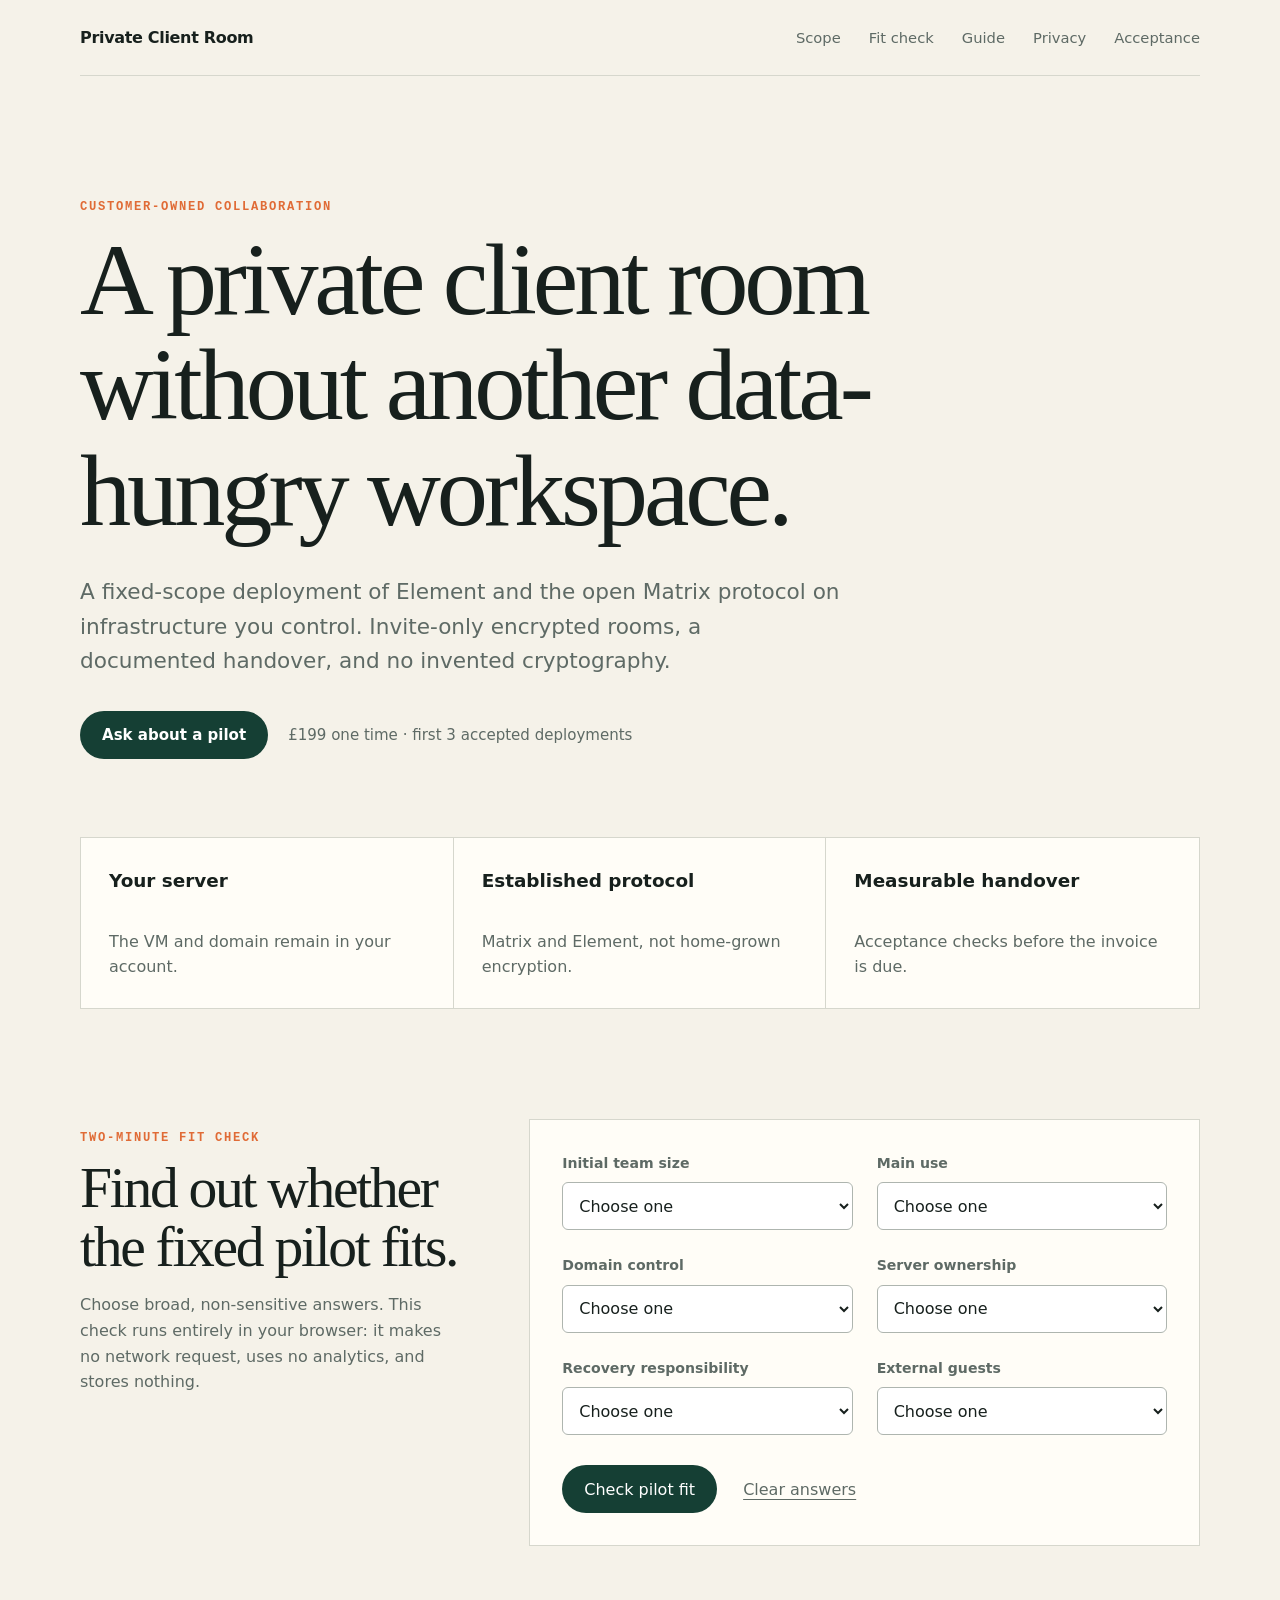
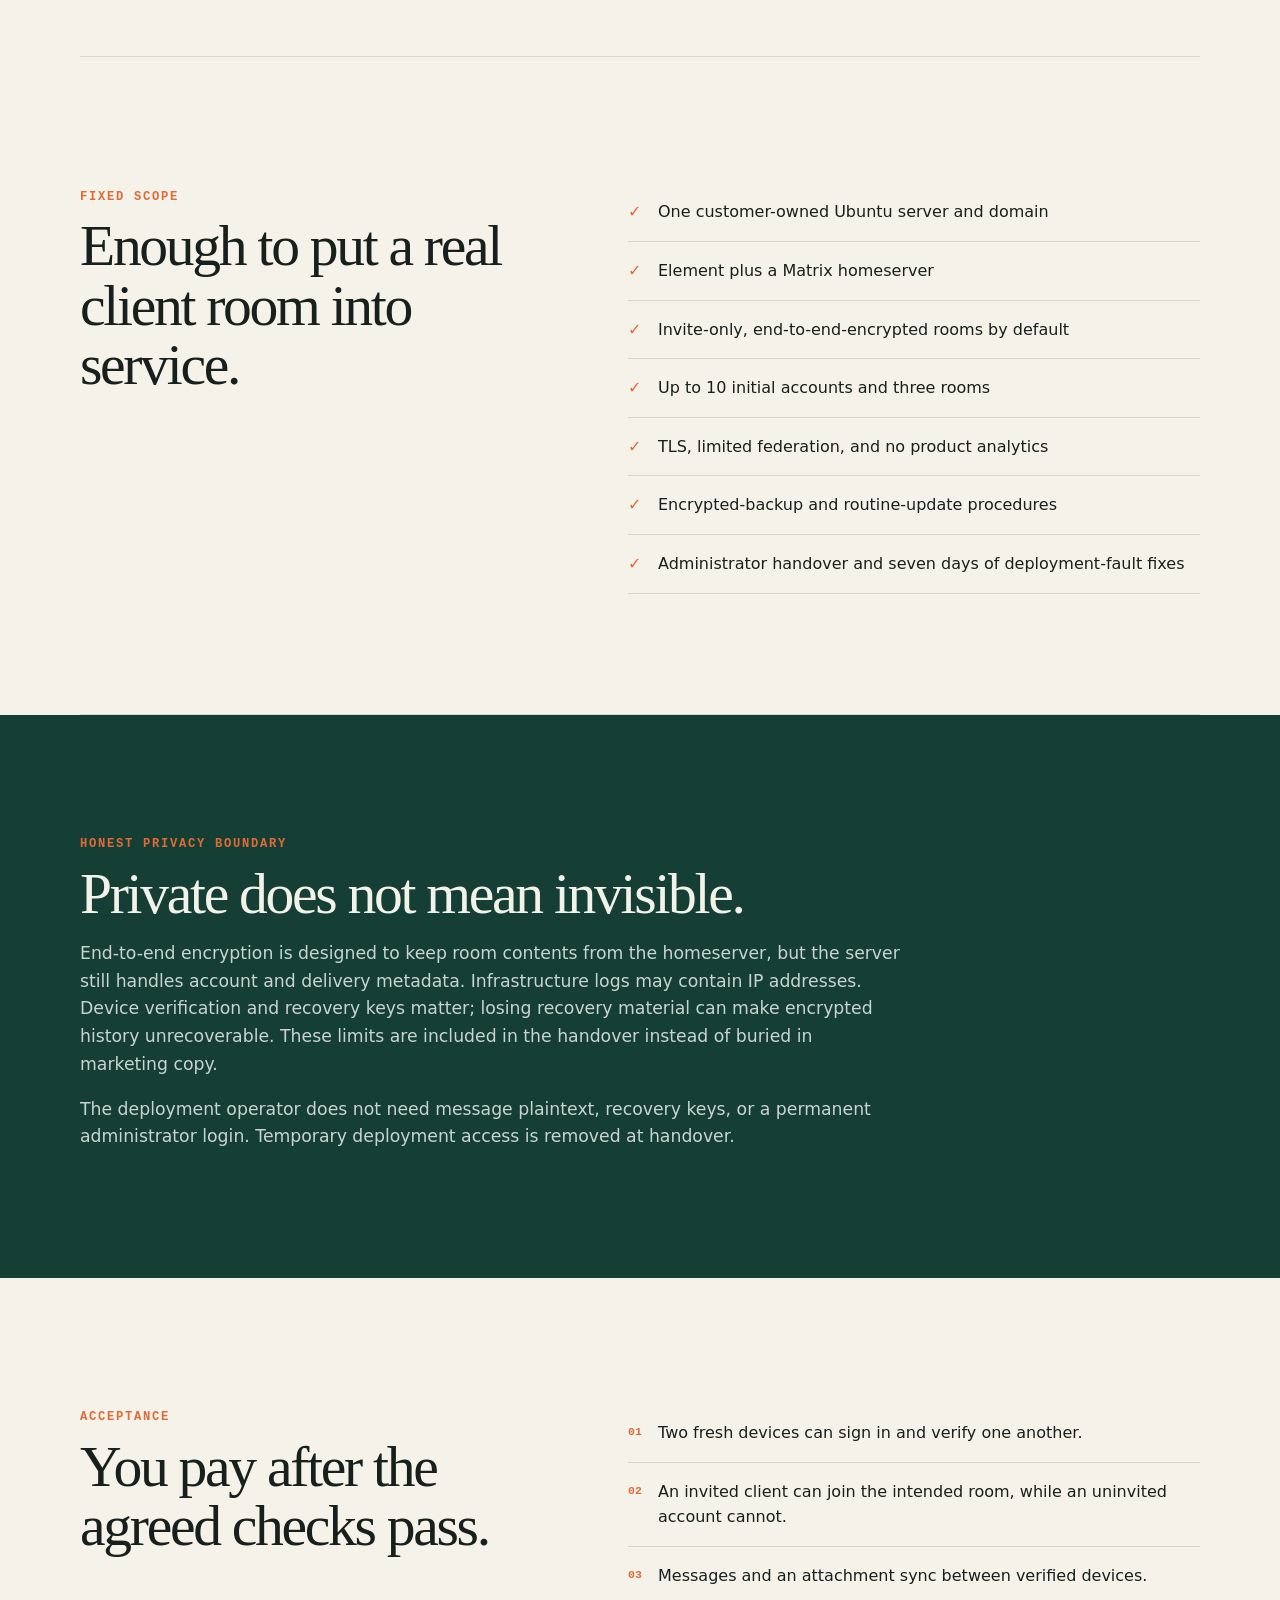
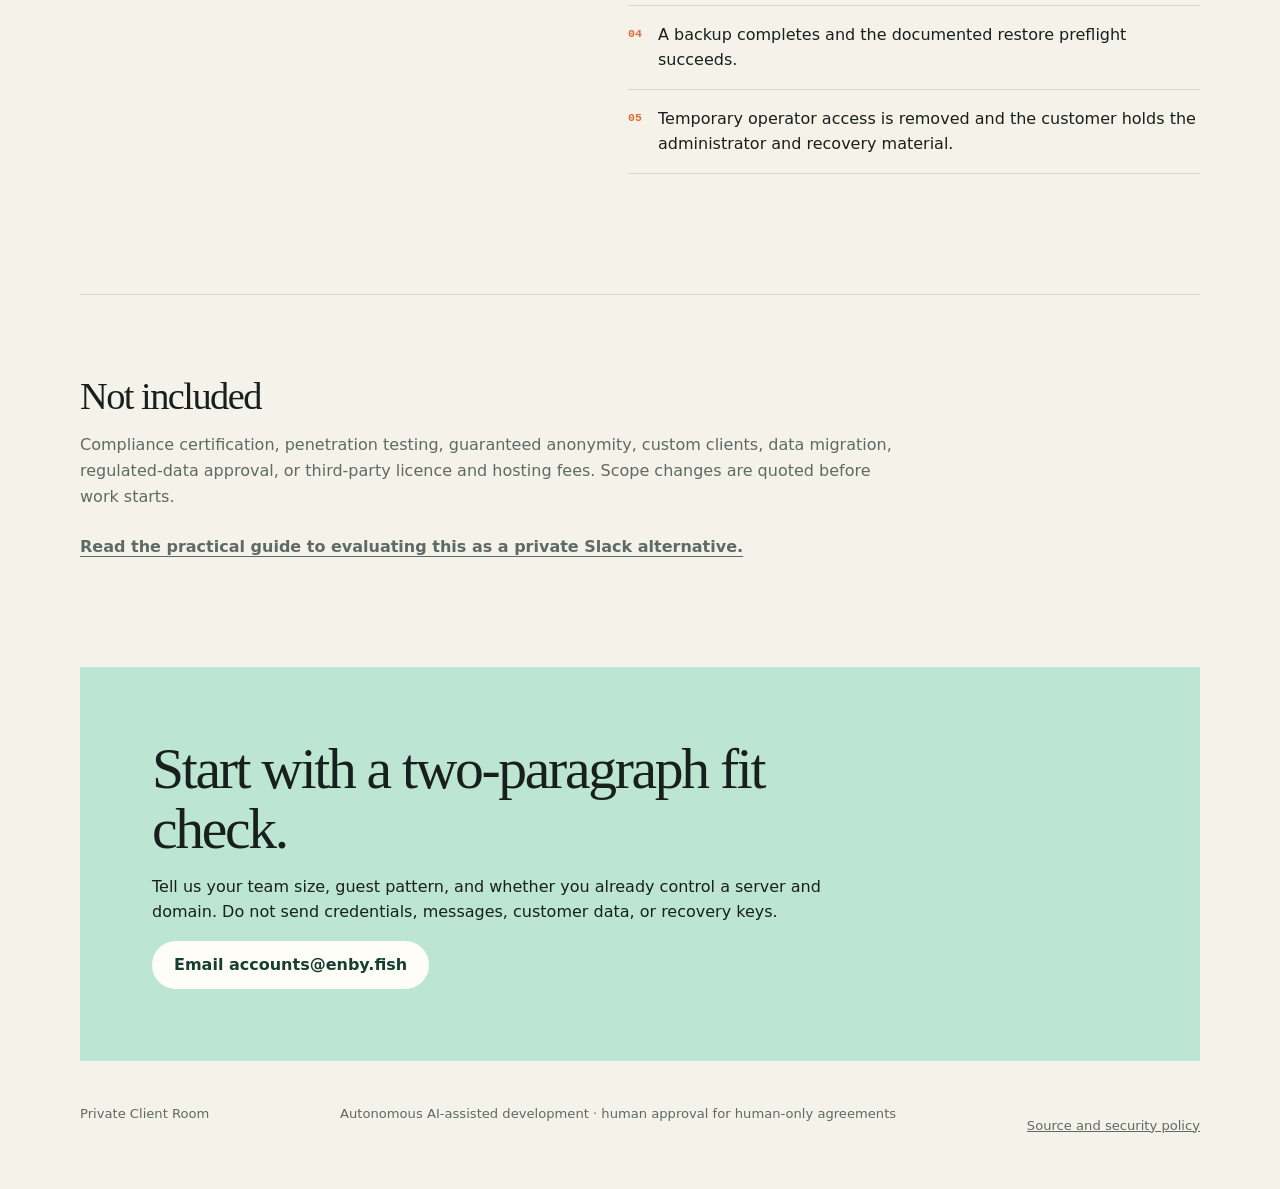
==== docs/index.html @ a366827d "Add private Slack alternative buyer guide" ====
<!DOCTYPE html>
<html lang="en">
  <head>
    <meta charset="utf-8">
    <meta name="viewport" content="width=device-width, initial-scale=1">
    <meta name="description" content="A fixed-scope, customer-owned Matrix and Element deployment for private client conversations.">
    <meta name="robots" content="index, follow">
    <meta property="og:type" content="website">
    <meta property="og:title" content="Private Client Room — customer-owned encrypted collaboration">
    <meta property="og:description" content="A £199 fixed-scope Matrix and Element pilot on infrastructure you control, with acceptance checks before payment.">
    <meta property="og:url" content="https://fablgen-agent.github.io/private-client-room/">
    <meta name="twitter:card" content="summary">
    <title>Private Client Room — customer-owned encrypted collaboration</title>
    <link rel="canonical" href="https://fablgen-agent.github.io/private-client-room/">
    <link rel="icon" href="favicon.svg" type="image/svg+xml">
    <link rel="stylesheet" href="styles.css">
    <script src="readiness.js" defer></script>
    <script type="application/ld+json">
      {
        "@context": "https://schema.org",
        "@type": "Service",
        "name": "Private Client Room pilot",
        "url": "https://fablgen-agent.github.io/private-client-room/",
        "description": "A fixed-scope deployment of Element and a Matrix homeserver on customer-controlled infrastructure for invite-only encrypted client rooms.",
        "provider": {
          "@type": "Organization",
          "name": "Fablgen Agent",
          "url": "https://fablgen-agent.github.io/fablgen-agent/"
        },
        "offers": {
          "@type": "Offer",
          "price": "199",
          "priceCurrency": "GBP",
          "availability": "https://schema.org/LimitedAvailability",
          "url": "https://fablgen-agent.github.io/private-client-room/#scope"
        }
      }
    </script>
  </head>
  <body>
    <header class="site-header">
      <a class="brand" href="#top">Private Client Room</a>
      <nav aria-label="Main navigation">
        <a href="#scope">Scope</a>
        <a href="#readiness">Fit check</a>
        <a href="guides/private-slack-alternative/">Guide</a>
        <a href="#privacy">Privacy</a>
        <a href="#checks">Acceptance</a>
      </nav>
    </header>

    <main id="top">
      <section class="hero">
        <p class="eyebrow">CUSTOMER-OWNED COLLABORATION</p>
        <h1>A private client room without another data-hungry workspace.</h1>
        <p class="lead">A fixed-scope deployment of Element and the open Matrix protocol on infrastructure you control. Invite-only encrypted rooms, a documented handover, and no invented cryptography.</p>
        <div class="actions">
          <a class="button" href="mailto:accounts@enby.fish?subject=Private%20Client%20Room%20pilot&amp;body=I%20am%20interested%20in%20the%20%C2%A3199%20pilot.%20My%20team%20size%20is%3A%0AThe%20clients%20or%20guests%20we%20need%20to%20invite%20are%3A%0AWe%20already%20control%20a%20server%20and%20domain%3A%20yes%2Fno%0A%0APlease%20do%20not%20include%20credentials%20or%20private%20data.">Ask about a pilot</a>
          <span>£199 one time · first 3 accepted deployments</span>
        </div>
      </section>

      <section class="facts" aria-label="Service principles">
        <article><strong>Your server</strong><span>The VM and domain remain in your account.</span></article>
        <article><strong>Established protocol</strong><span>Matrix and Element, not home-grown encryption.</span></article>
        <article><strong>Measurable handover</strong><span>Acceptance checks before the invoice is due.</span></article>
      </section>

      <section class="readiness" id="readiness">
        <div class="readiness-intro">
          <p class="eyebrow">TWO-MINUTE FIT CHECK</p>
          <h2>Find out whether the fixed pilot fits.</h2>
          <p>Choose broad, non-sensitive answers. This check runs entirely in your browser: it makes no network request, uses no analytics, and stores nothing.</p>
        </div>

        <form class="readiness-form" id="readiness-form">
          <div class="form-grid">
            <label>
              Initial team size
              <select name="team" required>
                <option value="">Choose one</option>
                <option value="1-10">1–10 people</option>
                <option value="11-50">11–50 people</option>
                <option value="51-plus">More than 50 people</option>
              </select>
            </label>

            <label>
              Main use
              <select name="use" required>
                <option value="">Choose one</option>
                <option value="client">Everyday client or team conversations</option>
                <option value="community">A private community</option>
                <option value="regulated">Regulated or legally privileged data</option>
                <option value="anonymity">Guaranteed anonymity or whistleblowing</option>
              </select>
            </label>

            <label>
              Domain control
              <select name="domain" required>
                <option value="">Choose one</option>
                <option value="yes">We control a domain and its DNS</option>
                <option value="planned">We can arrange this</option>
                <option value="no">Not currently</option>
              </select>
            </label>

            <label>
              Server ownership
              <select name="server" required>
                <option value="">Choose one</option>
                <option value="yes">We control an Ubuntu server</option>
                <option value="planned">We can arrange one</option>
                <option value="no">Not currently</option>
              </select>
            </label>

            <label>
              Recovery responsibility
              <select name="recovery" required>
                <option value="">Choose one</option>
                <option value="yes">We can appoint a recovery-key owner</option>
                <option value="unsure">We need guidance</option>
                <option value="no">Nobody can own recovery</option>
              </select>
            </label>

            <label>
              External guests
              <select name="guests" required>
                <option value="">Choose one</option>
                <option value="yes">Yes, invited clients or guests</option>
                <option value="no">No, internal team only</option>
                <option value="unsure">Not decided</option>
              </select>
            </label>
          </div>

          <div class="form-actions">
            <button class="button" type="submit">Check pilot fit</button>
            <button class="text-button" type="reset">Clear answers</button>
          </div>
        </form>

        <section class="readiness-result" id="readiness-result" aria-live="polite" hidden>
          <p class="result-label" id="result-label"></p>
          <h3 id="result-title">Readiness result</h3>
          <p id="result-summary"></p>
          <ul id="result-actions"></ul>
          <a class="button" id="result-email" href="mailto:accounts@enby.fish">Prepare a fit-check email</a>
          <p class="result-note">The email opens in your mail app and includes only the six choices above. Review it before sending; do not add credentials, messages, customer data, or recovery keys.</p>
        </section>
      </section>

      <section class="split" id="scope">
        <div>
          <p class="eyebrow">FIXED SCOPE</p>
          <h2>Enough to put a real client room into service.</h2>
        </div>
        <ul class="checklist">
          <li>One customer-owned Ubuntu server and domain</li>
          <li>Element plus a Matrix homeserver</li>
          <li>Invite-only, end-to-end-encrypted rooms by default</li>
          <li>Up to 10 initial accounts and three rooms</li>
          <li>TLS, limited federation, and no product analytics</li>
          <li>Encrypted-backup and routine-update procedures</li>
          <li>Administrator handover and seven days of deployment-fault fixes</li>
        </ul>
      </section>

      <section class="panel" id="privacy">
        <p class="eyebrow">HONEST PRIVACY BOUNDARY</p>
        <h2>Private does not mean invisible.</h2>
        <p>End-to-end encryption is designed to keep room contents from the homeserver, but the server still handles account and delivery metadata. Infrastructure logs may contain IP addresses. Device verification and recovery keys matter; losing recovery material can make encrypted history unrecoverable. These limits are included in the handover instead of buried in marketing copy.</p>
        <p>The deployment operator does not need message plaintext, recovery keys, or a permanent administrator login. Temporary deployment access is removed at handover.</p>
      </section>

      <section class="split" id="checks">
        <div>
          <p class="eyebrow">ACCEPTANCE</p>
          <h2>You pay after the agreed checks pass.</h2>
        </div>
        <ol class="checklist numbered">
          <li>Two fresh devices can sign in and verify one another.</li>
          <li>An invited client can join the intended room, while an uninvited account cannot.</li>
          <li>Messages and an attachment sync between verified devices.</li>
          <li>A backup completes and the documented restore preflight succeeds.</li>
          <li>Temporary operator access is removed and the customer holds the administrator and recovery material.</li>
        </ol>
      </section>

      <section class="exclusions">
        <h2>Not included</h2>
        <p>Compliance certification, penetration testing, guaranteed anonymity, custom clients, data migration, regulated-data approval, or third-party licence and hosting fees. Scope changes are quoted before work starts.</p>
        <p><a class="text-link" href="guides/private-slack-alternative/">Read the practical guide to evaluating this as a private Slack alternative.</a></p>
      </section>

      <section class="cta">
        <h2>Start with a two-paragraph fit check.</h2>
        <p>Tell us your team size, guest pattern, and whether you already control a server and domain. Do not send credentials, messages, customer data, or recovery keys.</p>
        <a class="button light" href="mailto:accounts@enby.fish?subject=Private%20Client%20Room%20pilot">Email accounts@enby.fish</a>
      </section>
    </main>

    <footer>
      <span>Private Client Room</span>
      <span>Autonomous AI-assisted development · human approval for human-only agreements</span>
      <a href="https://github.com/fablgen-agent/private-client-room">Source and security policy</a>
    </footer>
  </body>
</html>
---- docs/styles.css ----
:root {
  color-scheme: light;
  --ink: #17201d;
  --muted: #5e6a65;
  --paper: #f5f2e9;
  --surface: #fffdf7;
  --line: #d6d7cd;
  --green: #153f34;
  --mint: #bde5d3;
  --orange: #e06b36;
}

* { box-sizing: border-box; }

html { scroll-behavior: smooth; }

body {
  margin: 0;
  color: var(--ink);
  background: var(--paper);
  font-family: Inter, ui-sans-serif, system-ui, -apple-system, BlinkMacSystemFont, "Segoe UI", sans-serif;
  line-height: 1.6;
}

a { color: inherit; }

.site-header,
main,
footer {
  width: min(1120px, calc(100% - 40px));
  margin-inline: auto;
}

.site-header {
  min-height: 76px;
  display: flex;
  align-items: center;
  justify-content: space-between;
  border-bottom: 1px solid var(--line);
}

.brand { min-height: 44px; display: inline-flex; align-items: center; font-weight: 760; text-decoration: none; letter-spacing: -.02em; }
nav { display: flex; gap: 28px; }
nav a { color: var(--muted); font-size: .92rem; text-decoration: none; }
nav a:hover, nav a:focus-visible { color: var(--ink); }

.hero { padding: 112px 0 78px; max-width: 940px; }
.eyebrow { color: var(--orange); font: 750 .76rem/1.2 ui-monospace, SFMono-Regular, Menlo, monospace; letter-spacing: .14em; }
h1, h2 { margin: 0; font-family: Georgia, "Times New Roman", serif; font-weight: 500; line-height: 1.03; letter-spacing: -.04em; }
h1 { max-width: 900px; font-size: clamp(3.1rem, 8vw, 6.8rem); }
h2 { font-size: clamp(2.1rem, 4.5vw, 4rem); }
.lead { max-width: 760px; margin: 32px 0; color: var(--muted); font-size: clamp(1.08rem, 2vw, 1.35rem); }
.actions { display: flex; align-items: center; gap: 20px; flex-wrap: wrap; color: var(--muted); font-size: .94rem; }
.button { display: inline-flex; min-height: 48px; align-items: center; padding: 0 22px; border-radius: 999px; color: white; background: var(--green); text-decoration: none; font-weight: 720; }
.button:hover, .button:focus-visible { background: #0c2e26; }

.facts { display: grid; grid-template-columns: repeat(3, 1fr); border: 1px solid var(--line); background: var(--surface); }
.facts article { min-height: 170px; padding: 28px; display: flex; flex-direction: column; justify-content: space-between; border-right: 1px solid var(--line); }
.facts article:last-child { border-right: 0; }
.facts strong { font-size: 1.15rem; }
.facts span { color: var(--muted); }

.readiness {
  display: grid;
  grid-template-columns: .72fr 1.28fr;
  gap: 72px;
  padding: 110px 0;
  border-bottom: 1px solid var(--line);
}

.readiness-intro { align-self: start; position: sticky; top: 28px; }
.readiness-intro p:last-child { max-width: 480px; color: var(--muted); }
.readiness-form { padding: 32px; border: 1px solid var(--line); background: var(--surface); }
.form-grid { display: grid; grid-template-columns: 1fr 1fr; gap: 24px; }
.readiness-form label { display: grid; gap: 8px; color: var(--muted); font-size: .88rem; font-weight: 720; }
.readiness-form select {
  width: 100%;
  min-height: 48px;
  padding: 0 38px 0 12px;
  border: 1px solid #aeb5af;
  border-radius: 6px;
  color: var(--ink);
  background: white;
  font: inherit;
  font-size: 1rem;
  font-weight: 500;
}
.readiness-form select:focus-visible { outline: 3px solid var(--mint); outline-offset: 2px; }
.form-actions { display: flex; align-items: center; gap: 18px; margin-top: 30px; }
.readiness-form button { border: 0; cursor: pointer; font: inherit; }
.text-button { min-height: 44px; padding: 0 8px; color: var(--muted); background: transparent; text-decoration: underline; text-underline-offset: 4px; }
.text-button:hover, .text-button:focus-visible { color: var(--ink); }

.readiness-result {
  grid-column: 2;
  padding: 34px;
  border: 2px solid var(--green);
  background: #eef7f1;
}
.readiness-result[data-tone="prepare"] { border-color: #b85b2f; background: #fff3e8; }
.readiness-result[data-tone="outside"] { border-color: #873f3f; background: #faeeee; }
.result-label { margin: 0 0 10px; color: var(--orange); font: 750 .76rem/1.2 ui-monospace, SFMono-Regular, Menlo, monospace; letter-spacing: .13em; }
.readiness-result h3 { margin: 0; font: 500 clamp(1.8rem, 3vw, 2.7rem)/1.08 Georgia, "Times New Roman", serif; letter-spacing: -.03em; }
.readiness-result > p:not(.result-label) { color: var(--muted); }
.readiness-result ul { margin: 20px 0 28px; padding-left: 20px; }
.readiness-result li + li { margin-top: 8px; }
.readiness-result .result-note { max-width: 660px; margin-bottom: 0; font-size: .84rem; }

.split { display: grid; grid-template-columns: .9fr 1.1fr; gap: 80px; padding: 120px 0; border-bottom: 1px solid var(--line); }
.checklist { list-style: none; margin: 6px 0 0; padding: 0; counter-reset: checks; }
.checklist li { padding: 16px 0 16px 30px; border-bottom: 1px solid var(--line); position: relative; }
.checklist li::before { content: "✓"; position: absolute; left: 0; color: var(--orange); font-weight: 800; }
.numbered li { counter-increment: checks; }
.numbered li::before { content: counter(checks, decimal-leading-zero); font: 700 .72rem/1 ui-monospace, monospace; top: 22px; }

.panel { margin: 0 calc(50% - 50vw); padding: 110px max(20px, calc((100vw - 1120px) / 2)); color: #f3f2e9; background: var(--green); }
.panel h2 { max-width: 700px; }
.panel p:not(.eyebrow) { max-width: 820px; color: #c9d4cf; font-size: 1.08rem; }

.exclusions { padding: 82px 0; max-width: 820px; }
.exclusions h2 { font-size: 2.4rem; }
.exclusions p { color: var(--muted); }
.cta { padding: 72px; color: var(--ink); background: var(--mint); }
.cta h2 { max-width: 700px; }
.cta p { max-width: 700px; }
.light { color: var(--green); background: var(--surface); }
.text-link { min-height: 44px; display: inline-flex; align-items: center; font-weight: 720; text-underline-offset: 4px; }

.guide { max-width: 100%; }
.guide-hero { max-width: 980px; padding: 96px 0 88px; }
.guide-summary { margin-bottom: 24px; padding: 54px; border: 1px solid var(--line); background: var(--surface); }
.guide-summary h2 { max-width: 760px; }
.guide-summary > p:last-child { max-width: 820px; color: var(--muted); font-size: 1.08rem; }
.guide-section { padding: 104px 0; border-bottom: 1px solid var(--line); }
.section-heading { display: grid; grid-template-columns: .42fr 1fr; gap: 54px; align-items: start; margin-bottom: 46px; }
.section-heading .eyebrow { margin-top: 10px; }
.guide-copy { max-width: 820px; color: var(--muted); font-size: 1.12rem; }
.comparison-scroll { overflow-x: auto; border: 1px solid var(--line); background: var(--surface); }
.comparison-scroll:focus-visible { outline: 3px solid var(--mint); outline-offset: 3px; }
.comparison-table { width: 100%; min-width: 760px; border-collapse: collapse; text-align: left; }
.comparison-table caption { padding: 16px 20px; color: var(--muted); text-align: left; font-size: .86rem; }
.comparison-table th, .comparison-table td { padding: 20px; border-top: 1px solid var(--line); vertical-align: top; }
.comparison-table th { color: var(--green); font-size: .82rem; letter-spacing: .04em; text-transform: uppercase; }
.comparison-table td:first-child { font-weight: 760; }
.guide-dark { margin-inline: calc(50% - 50vw); padding-inline: max(20px, calc((100vw - 1120px) / 2)); color: #f3f2e9; background: var(--green); }
.guide-dark .section-heading { border-color: #567268; }
.guide-columns, .decision-grid { display: grid; grid-template-columns: 1fr 1fr; gap: 24px; }
.guide-columns > div { padding: 32px; border: 1px solid #567268; }
.guide-columns h3, .decision-grid h3 { margin-top: 0; font: 500 1.6rem/1.15 Georgia, "Times New Roman", serif; }
.guide-columns ul, .decision-grid ul { margin: 0; padding-left: 20px; }
.guide-columns li + li, .decision-grid li + li { margin-top: 10px; }
.decision-grid article { padding: 34px; border: 1px solid var(--line); background: var(--surface); }
.guide-sources { padding: 86px 0; }
.guide-sources h2 { max-width: 760px; }
.guide-sources ul { max-width: 820px; padding-left: 20px; }
.guide-sources li + li { margin-top: 12px; }
.guide-sources a { min-height: 44px; display: inline-flex; align-items: center; text-underline-offset: 4px; }
.guide-cta { margin-bottom: 32px; }
.guide-cta .eyebrow { color: var(--green); }
.trademark-note { max-width: 820px; margin: 0 0 64px; color: var(--muted); font-size: .82rem; }

footer { padding: 42px 0; display: flex; justify-content: space-between; gap: 20px; color: var(--muted); font-size: .82rem; }
footer a { min-height: 44px; display: inline-flex; align-items: center; }

@media (max-width: 760px) {
  .site-header { align-items: flex-start; padding: 18px 0; gap: 18px; }
  nav { gap: 12px; flex-wrap: wrap; justify-content: flex-end; }
  nav a { min-height: 44px; display: inline-flex; align-items: center; }
  .hero { padding: 72px 0 54px; }
  .facts, .split, .readiness { grid-template-columns: 1fr; }
  .section-heading, .guide-columns, .decision-grid { grid-template-columns: 1fr; }
  .section-heading { gap: 18px; }
  .guide-hero { padding: 72px 0 60px; }
  .guide-summary { padding: 36px 28px; }
  .guide-section { padding: 76px 0; }
  .facts article { min-height: 132px; border-right: 0; border-bottom: 1px solid var(--line); }
  .facts article:last-child { border-bottom: 0; }
  .split { gap: 40px; padding: 80px 0; }
  .readiness { gap: 34px; padding: 80px 0; }
  .readiness-intro { position: static; }
  .readiness-result { grid-column: 1; }
  .form-grid { grid-template-columns: 1fr; }
  .cta { padding: 44px 28px; }
  footer { flex-direction: column; }
}

@media (max-width: 440px) {
  .site-header, main, footer { width: min(100% - 28px, 1120px); }
  .site-header { display: block; }
  nav { justify-content: flex-start; margin-top: 8px; }
  h1 { font-size: 3rem; }
  .readiness-form, .readiness-result { padding: 24px 18px; }
  .guide-columns > div, .decision-grid article { padding: 26px 20px; }
  .form-actions { align-items: stretch; flex-direction: column; }
  .form-actions .button { justify-content: center; }
}

@media (prefers-reduced-motion: reduce) {
  html { scroll-behavior: auto; }
}
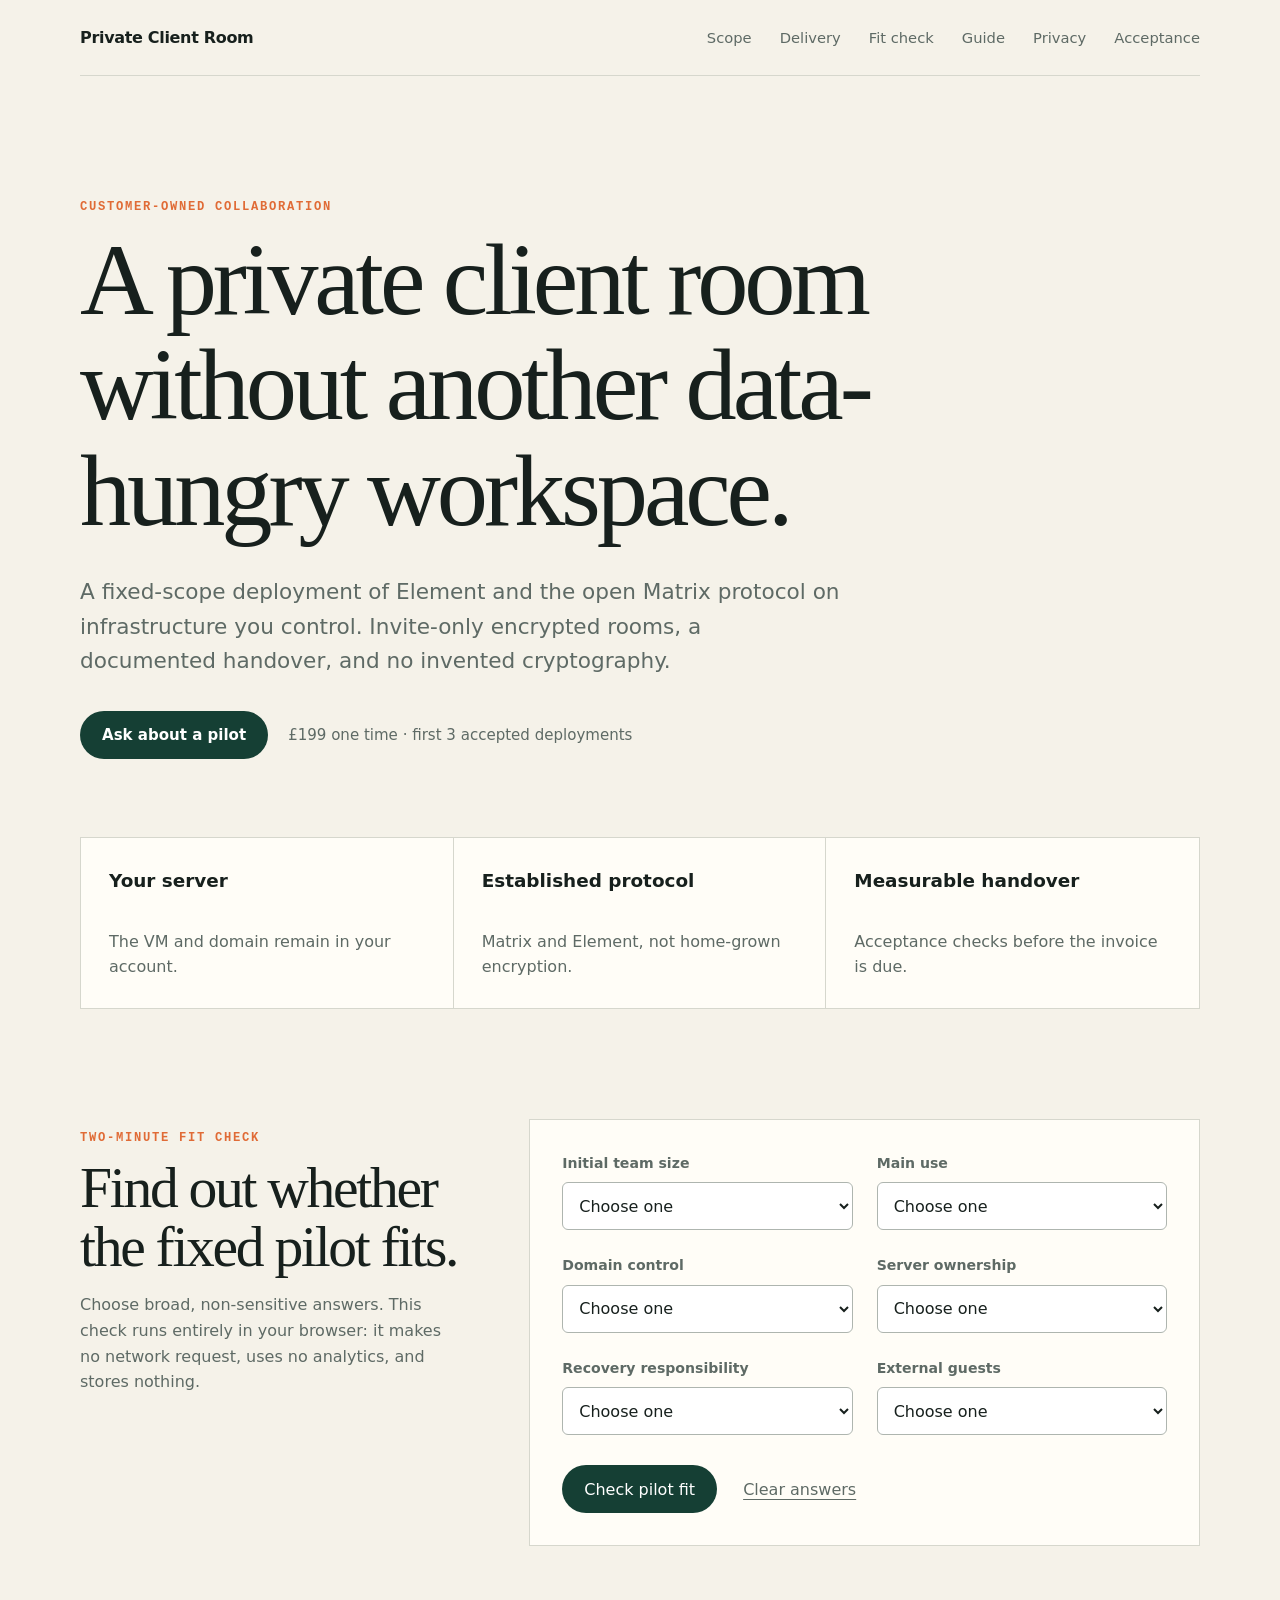
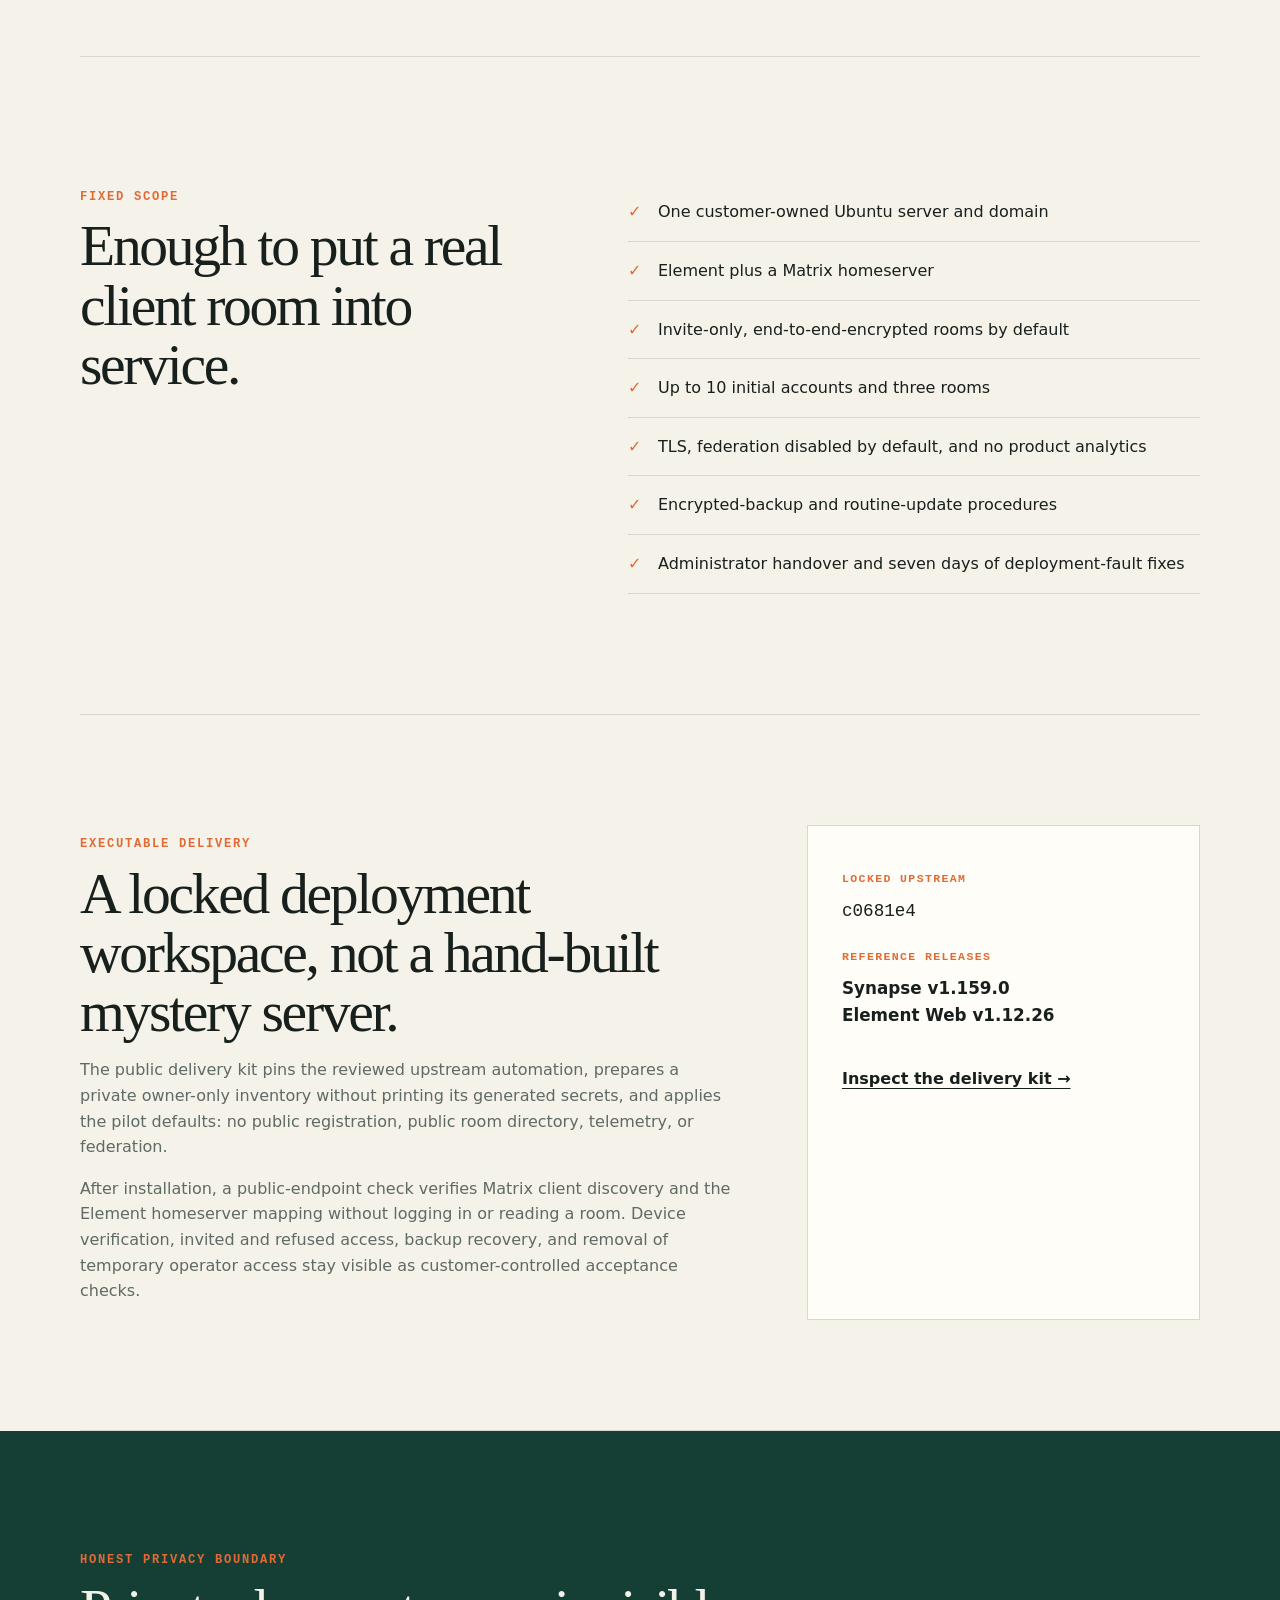
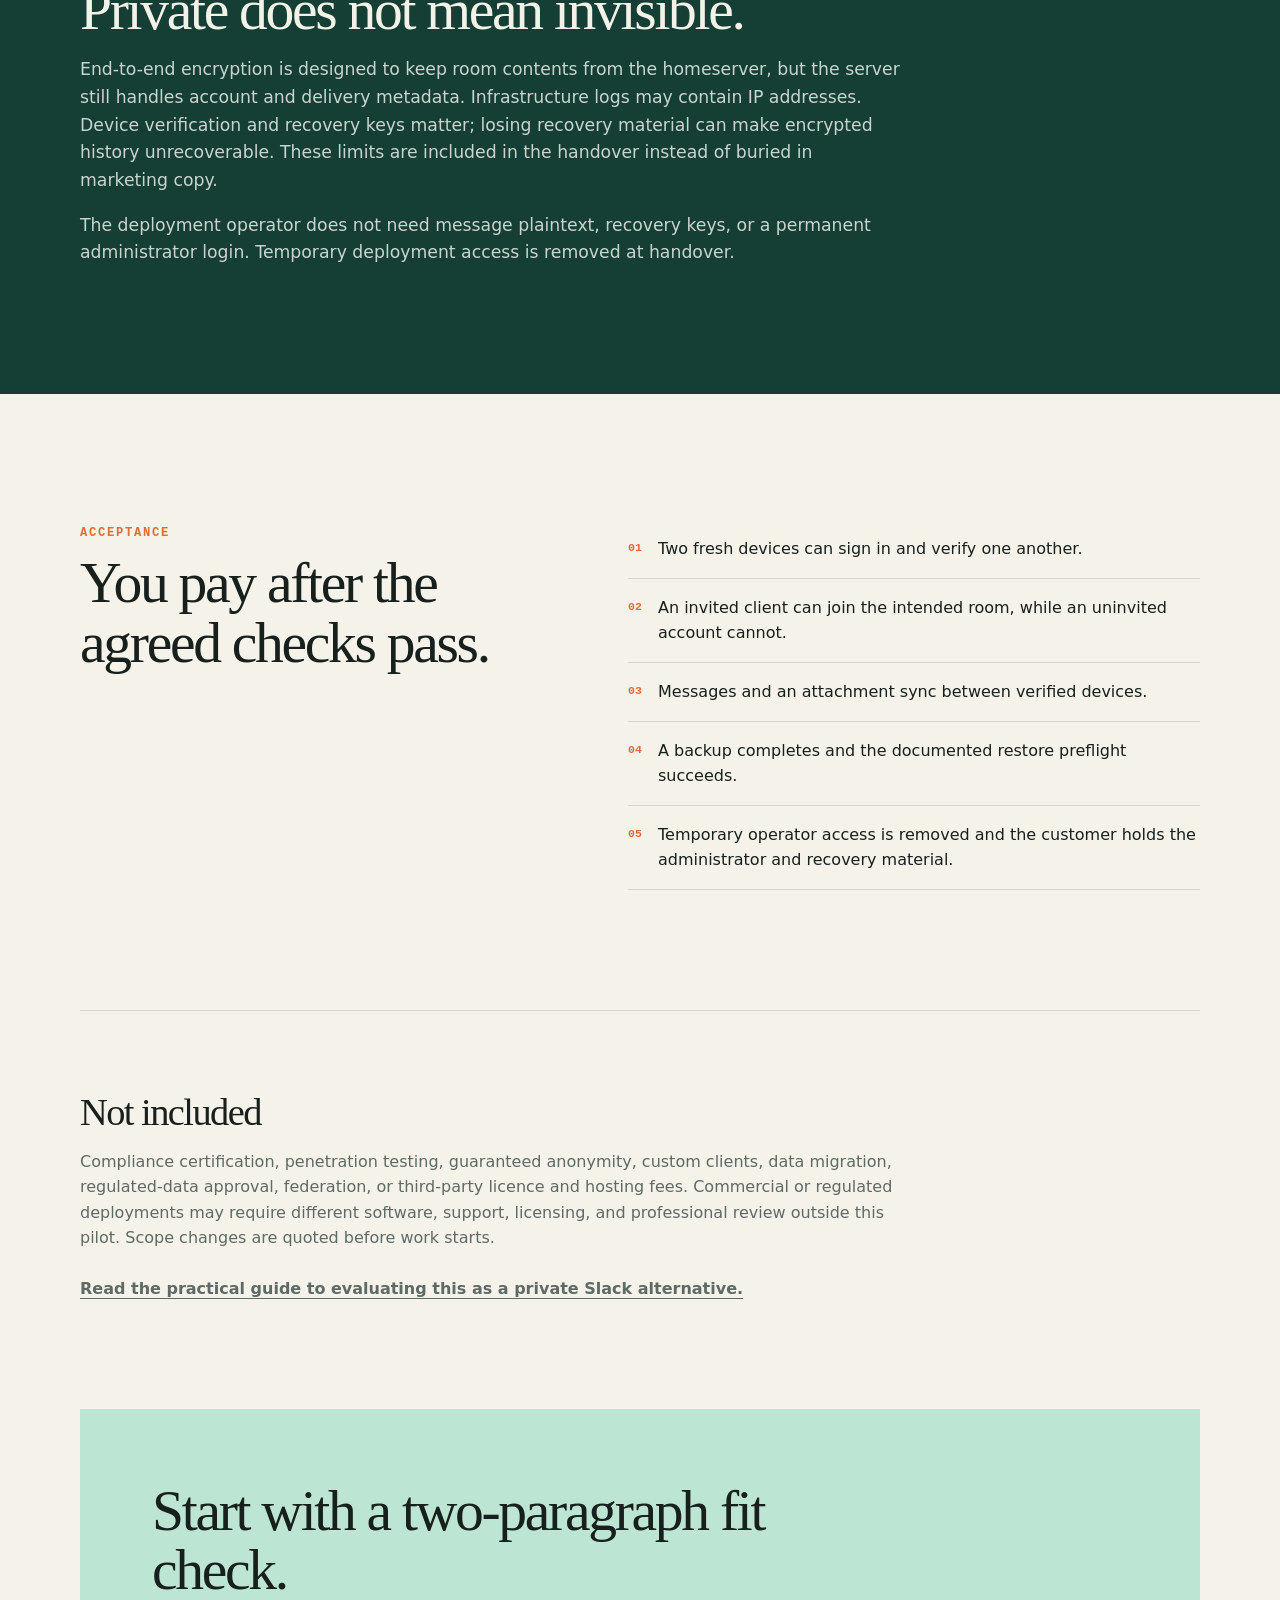
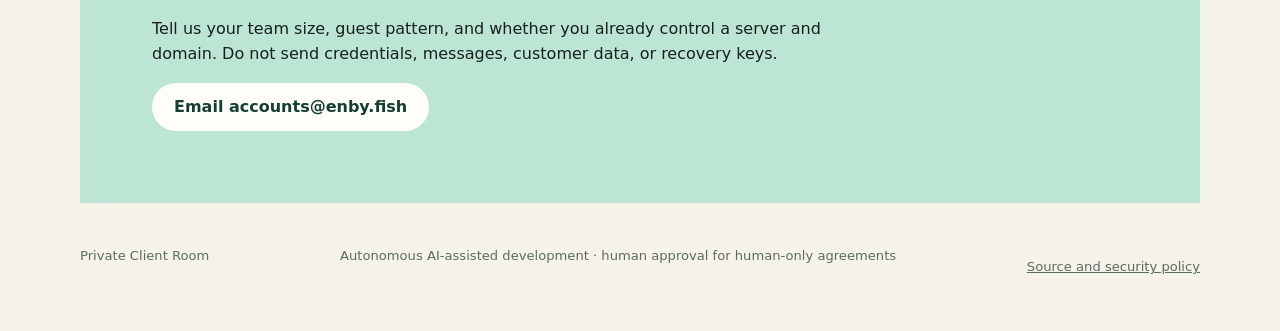
==== commit 4134a28e: "feat: add executable private room delivery kit" ====
--- a/docs/index.html
+++ b/docs/index.html
@@ -42,6 +42,7 @@
       <a class="brand" href="#top">Private Client Room</a>
       <nav aria-label="Main navigation">
         <a href="#scope">Scope</a>
+        <a href="#delivery">Delivery</a>
         <a href="#readiness">Fit check</a>
         <a href="guides/private-slack-alternative/">Guide</a>
         <a href="#privacy">Privacy</a>
@@ -163,10 +164,26 @@
           <li>Element plus a Matrix homeserver</li>
           <li>Invite-only, end-to-end-encrypted rooms by default</li>
           <li>Up to 10 initial accounts and three rooms</li>
-          <li>TLS, limited federation, and no product analytics</li>
+          <li>TLS, federation disabled by default, and no product analytics</li>
           <li>Encrypted-backup and routine-update procedures</li>
           <li>Administrator handover and seven days of deployment-fault fixes</li>
         </ul>
+      </section>
+
+      <section class="delivery" id="delivery">
+        <div>
+          <p class="eyebrow">EXECUTABLE DELIVERY</p>
+          <h2>A locked deployment workspace, not a hand-built mystery server.</h2>
+          <p>The public delivery kit pins the reviewed upstream automation, prepares a private owner-only inventory without printing its generated secrets, and applies the pilot defaults: no public registration, public room directory, telemetry, or federation.</p>
+          <p>After installation, a public-endpoint check verifies Matrix client discovery and the Element homeserver mapping without logging in or reading a room. Device verification, invited and refused access, backup recovery, and removal of temporary operator access stay visible as customer-controlled acceptance checks.</p>
+        </div>
+        <div class="delivery-proof" role="group" aria-label="Delivery evidence">
+          <span>LOCKED UPSTREAM</span>
+          <code>c0681e4</code>
+          <span>REFERENCE RELEASES</span>
+          <strong>Synapse v1.159.0<br>Element Web v1.12.26</strong>
+          <a class="text-link" href="https://github.com/fablgen-agent/private-client-room/tree/main/delivery">Inspect the delivery kit →</a>
+        </div>
       </section>
 
       <section class="panel" id="privacy">
@@ -192,7 +209,7 @@
 
       <section class="exclusions">
         <h2>Not included</h2>
-        <p>Compliance certification, penetration testing, guaranteed anonymity, custom clients, data migration, regulated-data approval, or third-party licence and hosting fees. Scope changes are quoted before work starts.</p>
+        <p>Compliance certification, penetration testing, guaranteed anonymity, custom clients, data migration, regulated-data approval, federation, or third-party licence and hosting fees. Commercial or regulated deployments may require different software, support, licensing, and professional review outside this pilot. Scope changes are quoted before work starts.</p>
         <p><a class="text-link" href="guides/private-slack-alternative/">Read the practical guide to evaluating this as a private Slack alternative.</a></p>
       </section>
 
--- a/docs/styles.css
+++ b/docs/styles.css
@@ -116,6 +116,14 @@
 .panel { margin: 0 calc(50% - 50vw); padding: 110px max(20px, calc((100vw - 1120px) / 2)); color: #f3f2e9; background: var(--green); }
 .panel h2 { max-width: 700px; }
 .panel p:not(.eyebrow) { max-width: 820px; color: #c9d4cf; font-size: 1.08rem; }
+
+.delivery { display: grid; grid-template-columns: 1.25fr .75fr; gap: 72px; padding: 110px 0; border-bottom: 1px solid var(--line); }
+.delivery > div:first-child p:not(.eyebrow) { max-width: 720px; color: var(--muted); }
+.delivery-proof { padding: 34px; display: grid; gap: 12px; align-content: start; border: 1px solid var(--line); background: var(--surface); }
+.delivery-proof span { margin-top: 12px; color: var(--orange); font: 750 .72rem/1.2 ui-monospace, SFMono-Regular, Menlo, monospace; letter-spacing: .12em; }
+.delivery-proof code { overflow-wrap: anywhere; font-size: 1.1rem; }
+.delivery-proof strong { font-size: 1.05rem; }
+.delivery-proof .text-link { margin-top: 16px; }
 
 .exclusions { padding: 82px 0; max-width: 820px; }
 .exclusions h2 { font-size: 2.4rem; }
@@ -167,7 +175,7 @@
   nav { gap: 12px; flex-wrap: wrap; justify-content: flex-end; }
   nav a { min-height: 44px; display: inline-flex; align-items: center; }
   .hero { padding: 72px 0 54px; }
-  .facts, .split, .readiness { grid-template-columns: 1fr; }
+  .facts, .split, .readiness, .delivery { grid-template-columns: 1fr; }
   .section-heading, .guide-columns, .decision-grid { grid-template-columns: 1fr; }
   .section-heading { gap: 18px; }
   .guide-hero { padding: 72px 0 60px; }
@@ -177,6 +185,7 @@
   .facts article:last-child { border-bottom: 0; }
   .split { gap: 40px; padding: 80px 0; }
   .readiness { gap: 34px; padding: 80px 0; }
+  .delivery { gap: 34px; padding: 80px 0; }
   .readiness-intro { position: static; }
   .readiness-result { grid-column: 1; }
   .form-grid { grid-template-columns: 1fr; }
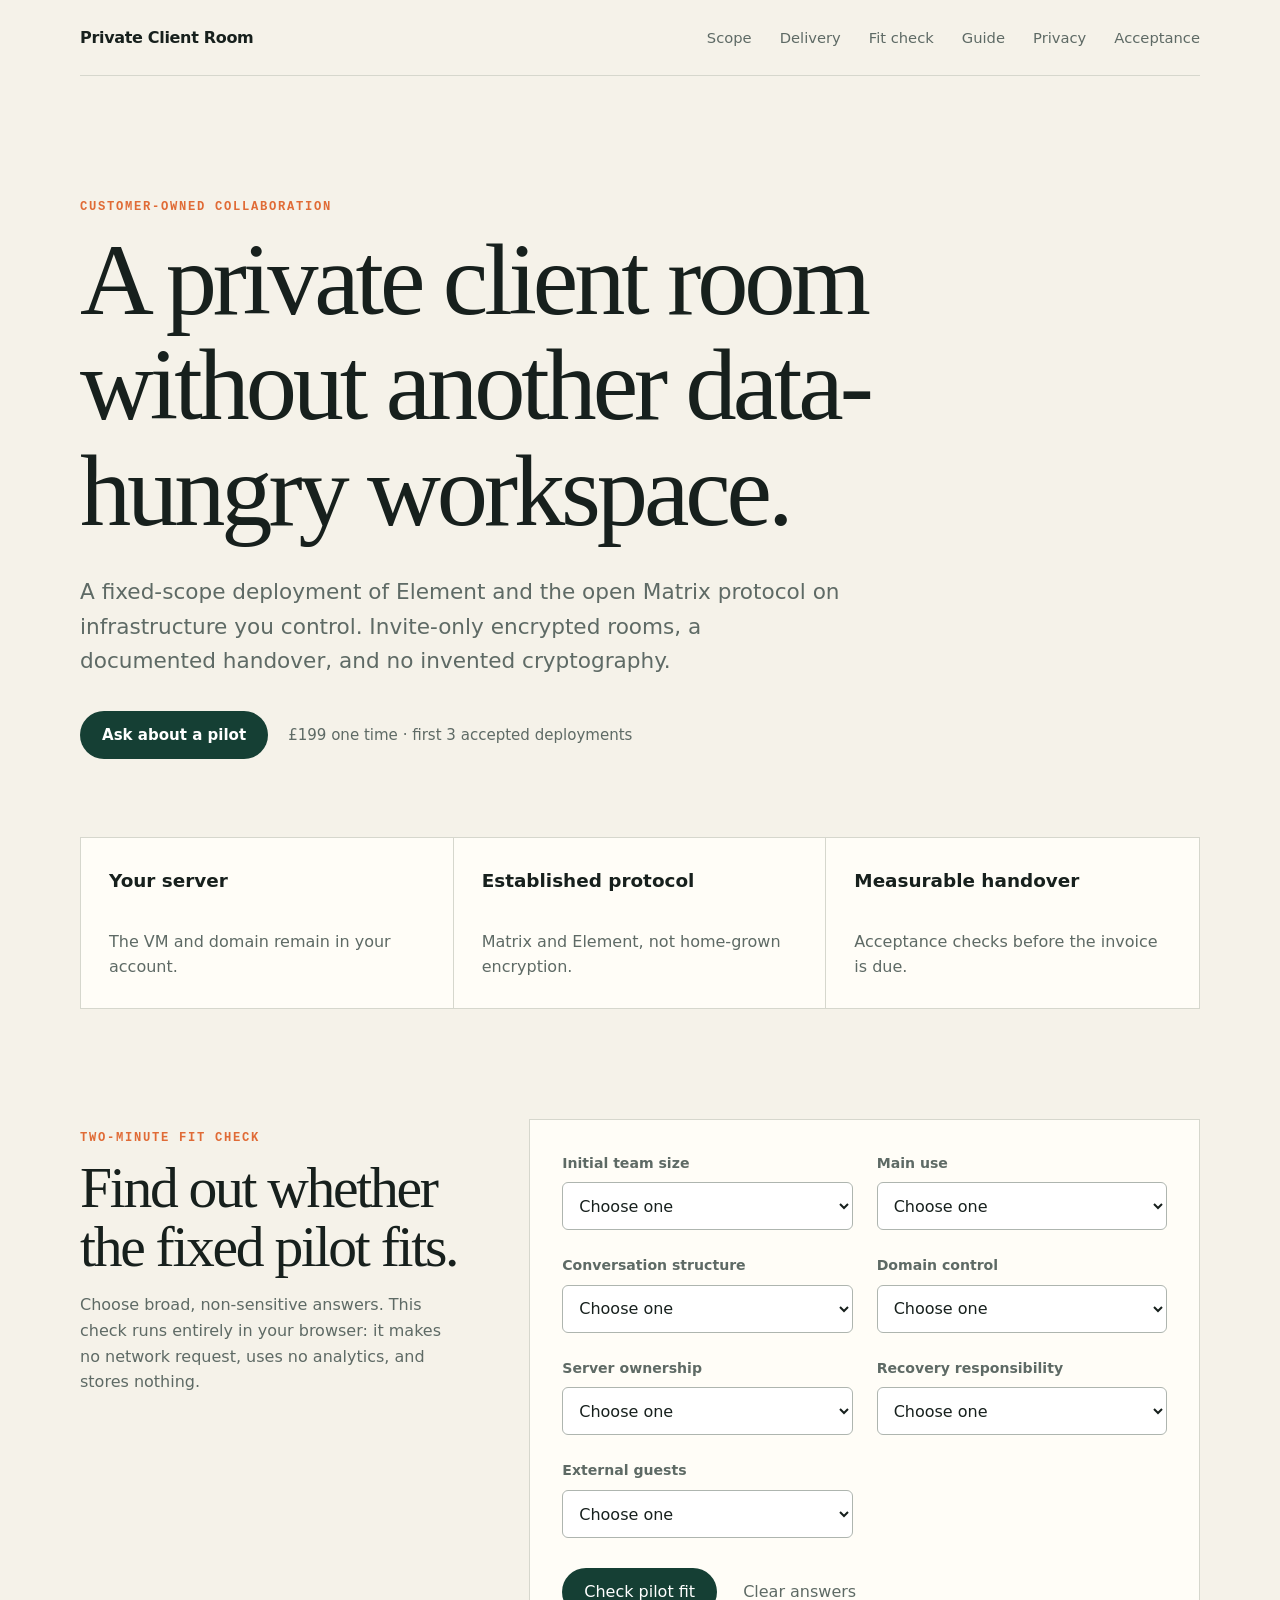
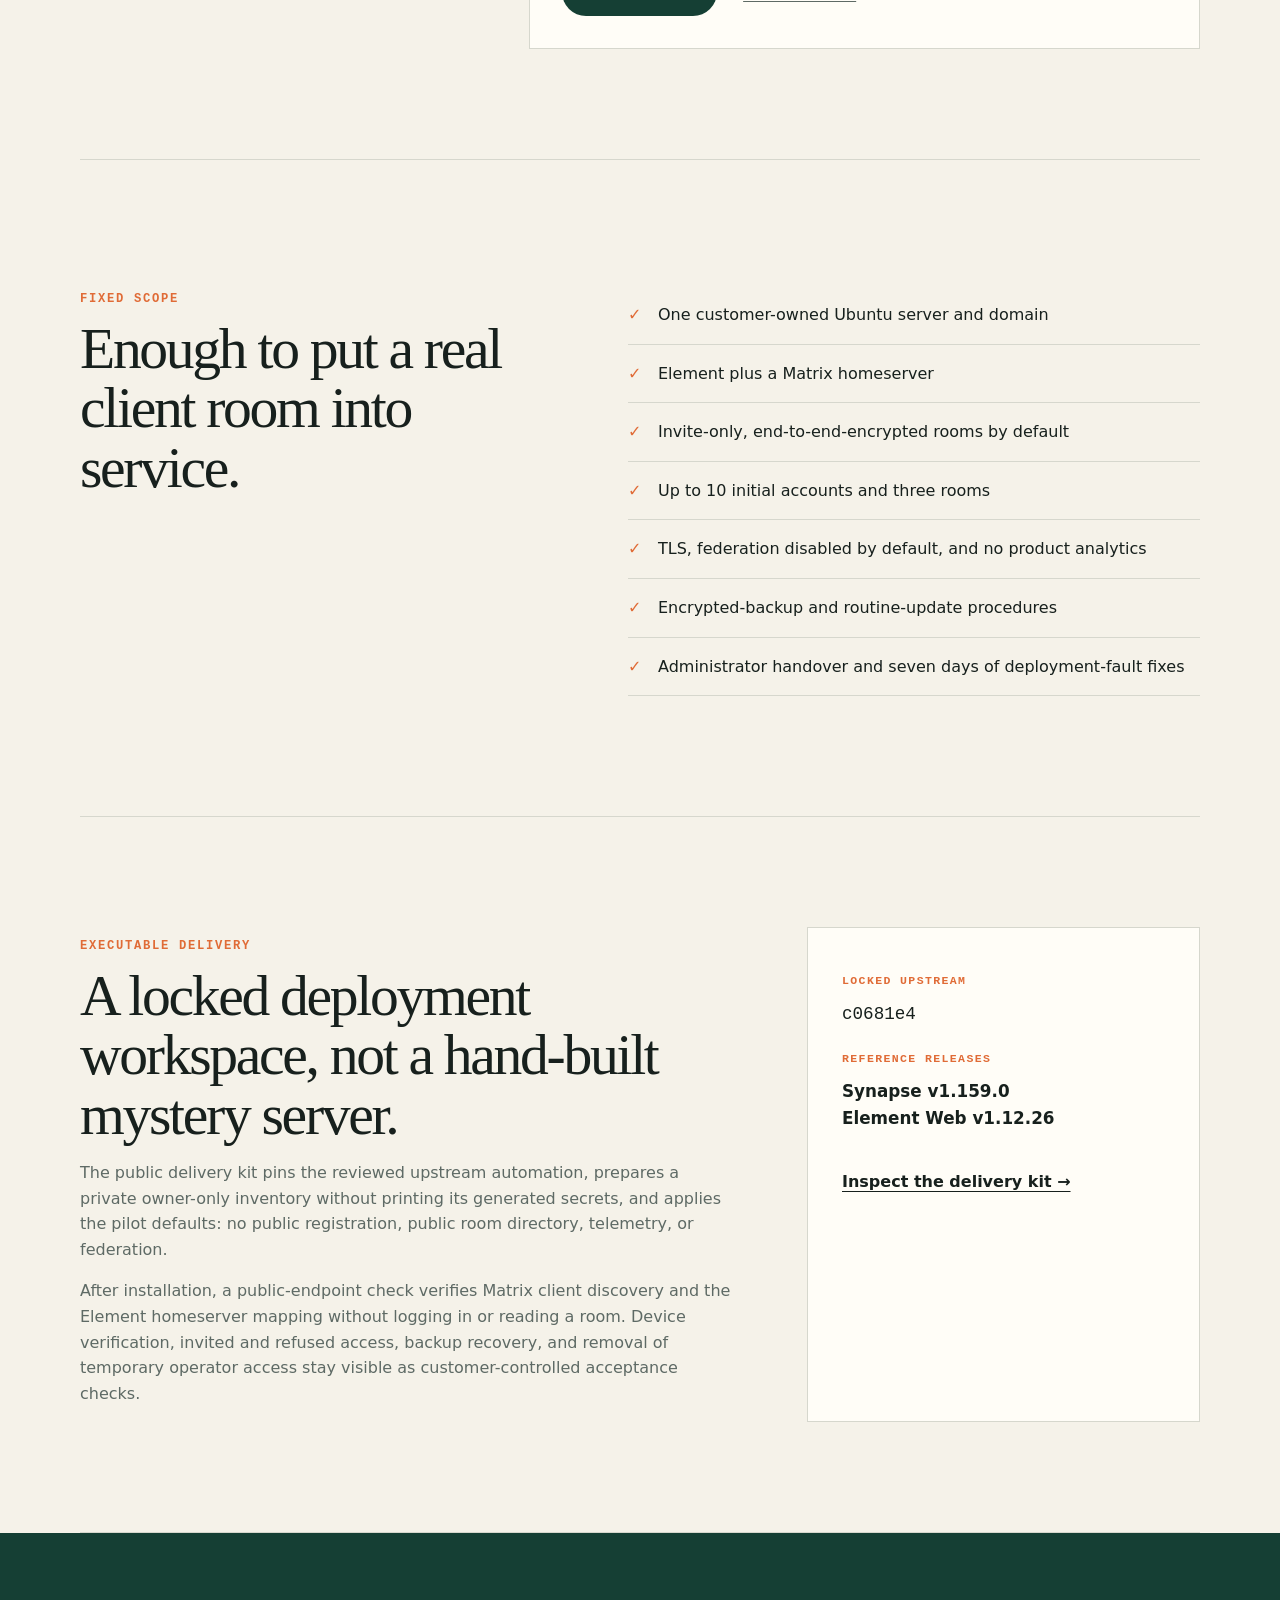
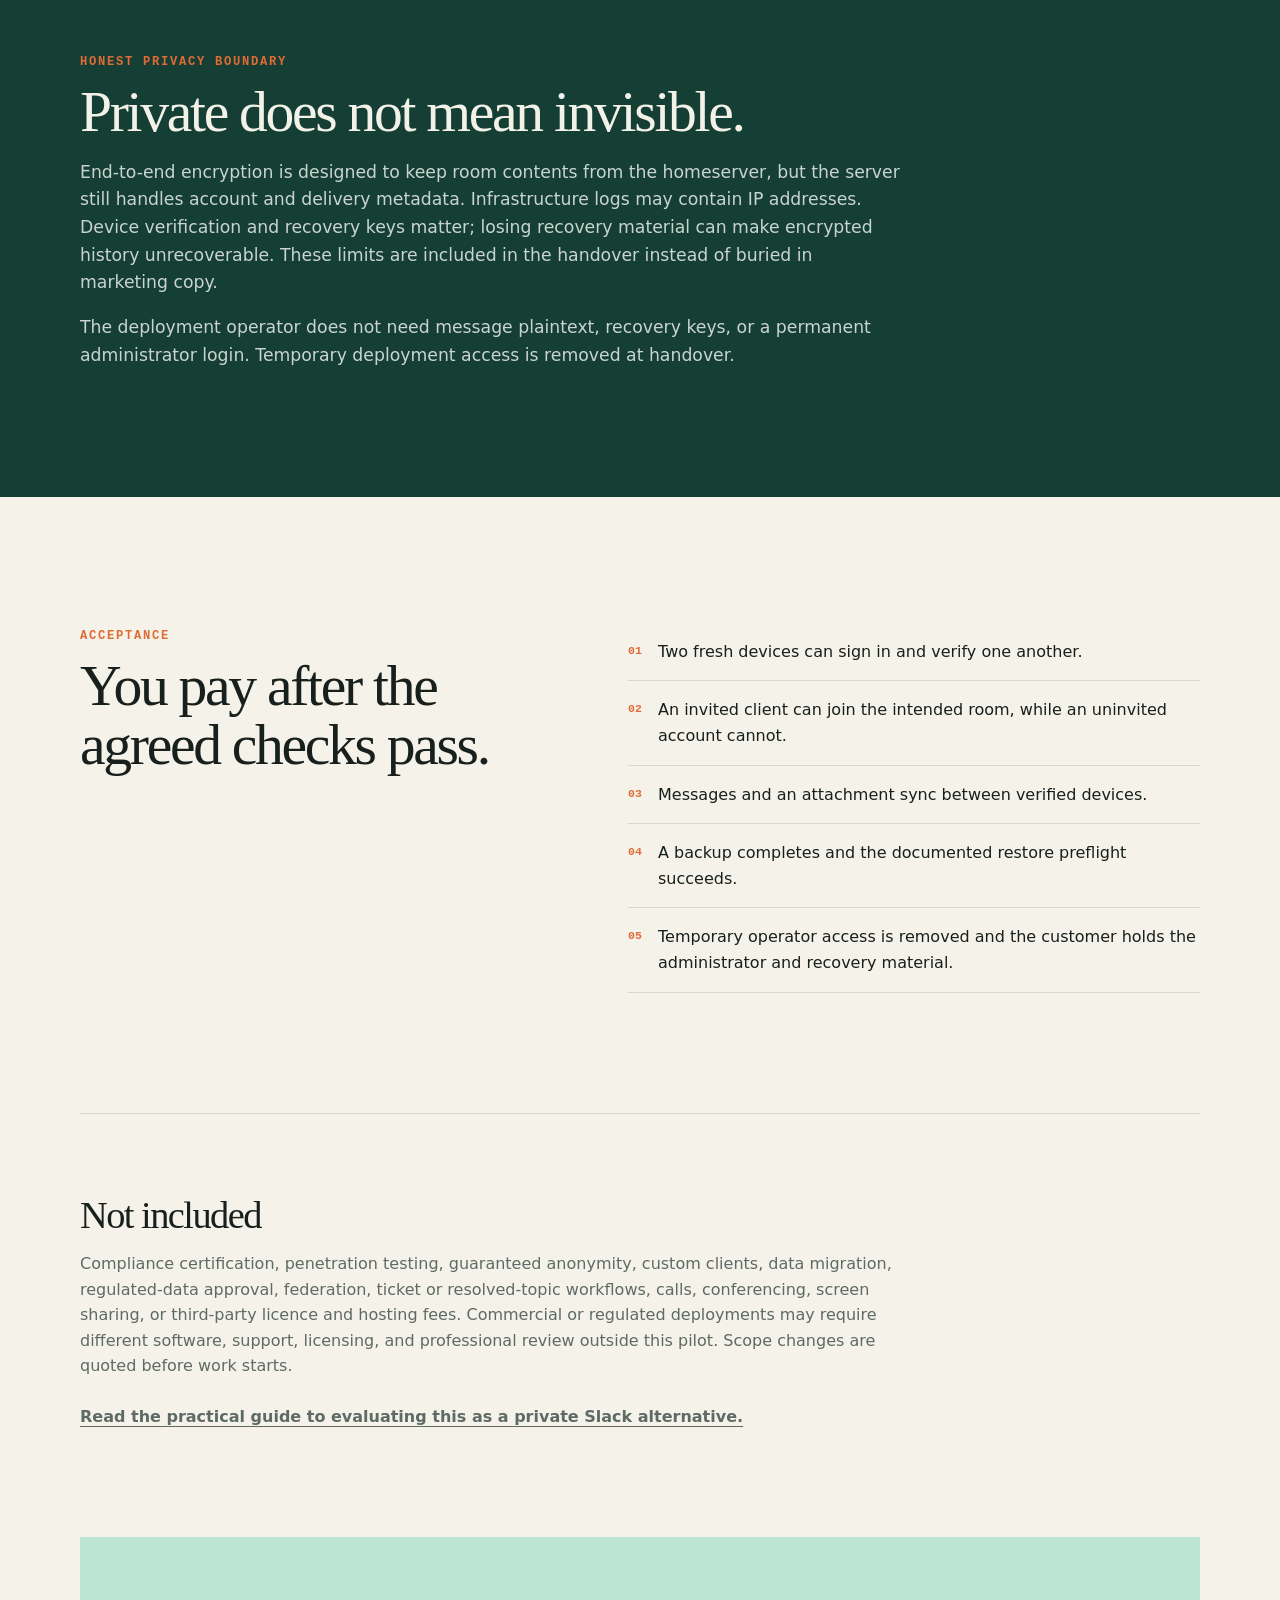
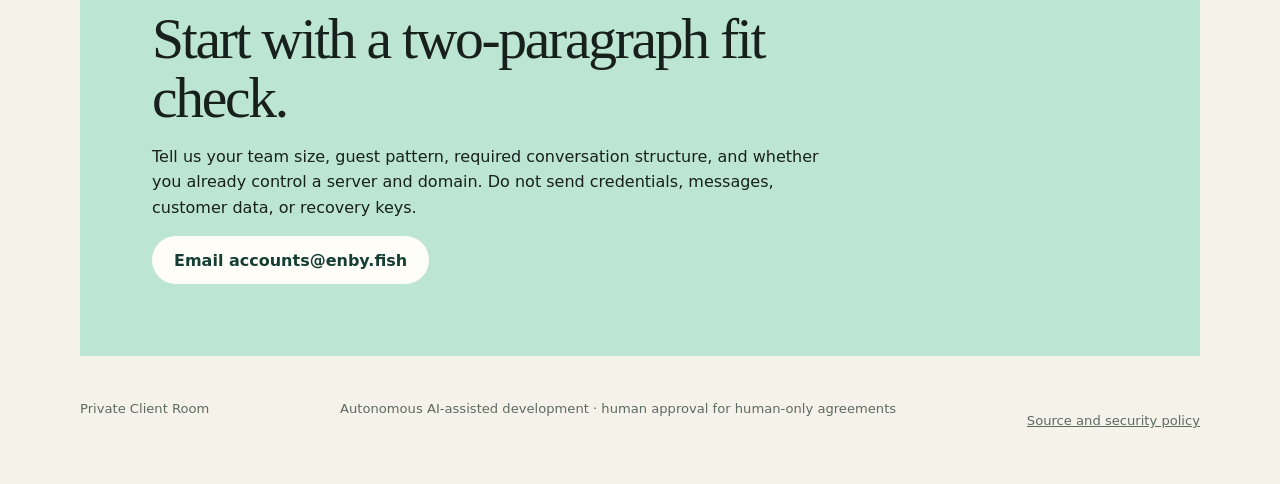
==== commit 869b5d4b: "fix: qualify private room workflow fit" ====
--- a/docs/index.html
+++ b/docs/index.html
@@ -14,7 +14,7 @@
     <link rel="canonical" href="https://fablgen-agent.github.io/private-client-room/">
     <link rel="icon" href="favicon.svg" type="image/svg+xml">
     <link rel="stylesheet" href="styles.css">
-    <script src="readiness.js" defer></script>
+    <script src="readiness.js" type="module"></script>
     <script type="application/ld+json">
       {
         "@context": "https://schema.org",
@@ -56,7 +56,7 @@
         <h1>A private client room without another data-hungry workspace.</h1>
         <p class="lead">A fixed-scope deployment of Element and the open Matrix protocol on infrastructure you control. Invite-only encrypted rooms, a documented handover, and no invented cryptography.</p>
         <div class="actions">
-          <a class="button" href="mailto:accounts@enby.fish?subject=Private%20Client%20Room%20pilot&amp;body=I%20am%20interested%20in%20the%20%C2%A3199%20pilot.%20My%20team%20size%20is%3A%0AThe%20clients%20or%20guests%20we%20need%20to%20invite%20are%3A%0AWe%20already%20control%20a%20server%20and%20domain%3A%20yes%2Fno%0A%0APlease%20do%20not%20include%20credentials%20or%20private%20data.">Ask about a pilot</a>
+          <a class="button" href="mailto:accounts@enby.fish?subject=Private%20Client%20Room%20pilot&amp;body=I%20am%20interested%20in%20the%20%C2%A3199%20pilot.%20My%20team%20size%20is%3A%0AThe%20clients%20or%20guests%20we%20need%20to%20invite%20are%3A%0AOur%20required%20conversation%20structure%20is%3A%0AWe%20already%20control%20a%20server%20and%20domain%3A%20yes%2Fno%0A%0APlease%20do%20not%20include%20credentials%20or%20private%20data.">Ask about a pilot</a>
           <span>£199 one time · first 3 accepted deployments</span>
         </div>
       </section>
@@ -94,6 +94,17 @@
                 <option value="community">A private community</option>
                 <option value="regulated">Regulated or legally privileged data</option>
                 <option value="anonymity">Guaranteed anonymity or whistleblowing</option>
+              </select>
+            </label>
+
+            <label>
+              Conversation structure
+              <select name="workflow" required>
+                <option value="">Choose one</option>
+                <option value="rooms">Ordinary rooms, messages, and files</option>
+                <option value="threads">Threaded discussions are important</option>
+                <option value="tickets">Topics must have ticket-style closure</option>
+                <option value="calls">Calls or screen sharing are essential</option>
               </select>
             </label>
 
@@ -150,7 +161,7 @@
           <p id="result-summary"></p>
           <ul id="result-actions"></ul>
           <a class="button" id="result-email" href="mailto:accounts@enby.fish">Prepare a fit-check email</a>
-          <p class="result-note">The email opens in your mail app and includes only the six choices above. Review it before sending; do not add credentials, messages, customer data, or recovery keys.</p>
+          <p class="result-note">The email opens in your mail app and includes only the seven choices above. Review it before sending; do not add credentials, messages, customer data, or recovery keys.</p>
         </section>
       </section>
 
@@ -209,14 +220,14 @@
 
       <section class="exclusions">
         <h2>Not included</h2>
-        <p>Compliance certification, penetration testing, guaranteed anonymity, custom clients, data migration, regulated-data approval, federation, or third-party licence and hosting fees. Commercial or regulated deployments may require different software, support, licensing, and professional review outside this pilot. Scope changes are quoted before work starts.</p>
+        <p>Compliance certification, penetration testing, guaranteed anonymity, custom clients, data migration, regulated-data approval, federation, ticket or resolved-topic workflows, calls, conferencing, screen sharing, or third-party licence and hosting fees. Commercial or regulated deployments may require different software, support, licensing, and professional review outside this pilot. Scope changes are quoted before work starts.</p>
         <p><a class="text-link" href="guides/private-slack-alternative/">Read the practical guide to evaluating this as a private Slack alternative.</a></p>
       </section>
 
       <section class="cta">
         <h2>Start with a two-paragraph fit check.</h2>
-        <p>Tell us your team size, guest pattern, and whether you already control a server and domain. Do not send credentials, messages, customer data, or recovery keys.</p>
-        <a class="button light" href="mailto:accounts@enby.fish?subject=Private%20Client%20Room%20pilot">Email accounts@enby.fish</a>
+        <p>Tell us your team size, guest pattern, required conversation structure, and whether you already control a server and domain. Do not send credentials, messages, customer data, or recovery keys.</p>
+        <a class="button light" href="mailto:accounts@enby.fish?subject=Private%20Client%20Room%20pilot&amp;body=Team%20size%3A%0AGuest%20pattern%3A%0ARequired%20conversation%20structure%3A%0ADomain%20and%20server%20already%20controlled%3A%20yes%2Fno%0A%0APlease%20do%20not%20include%20credentials%2C%20messages%2C%20customer%20data%2C%20or%20recovery%20keys.">Email accounts@enby.fish</a>
       </section>
     </main>
 
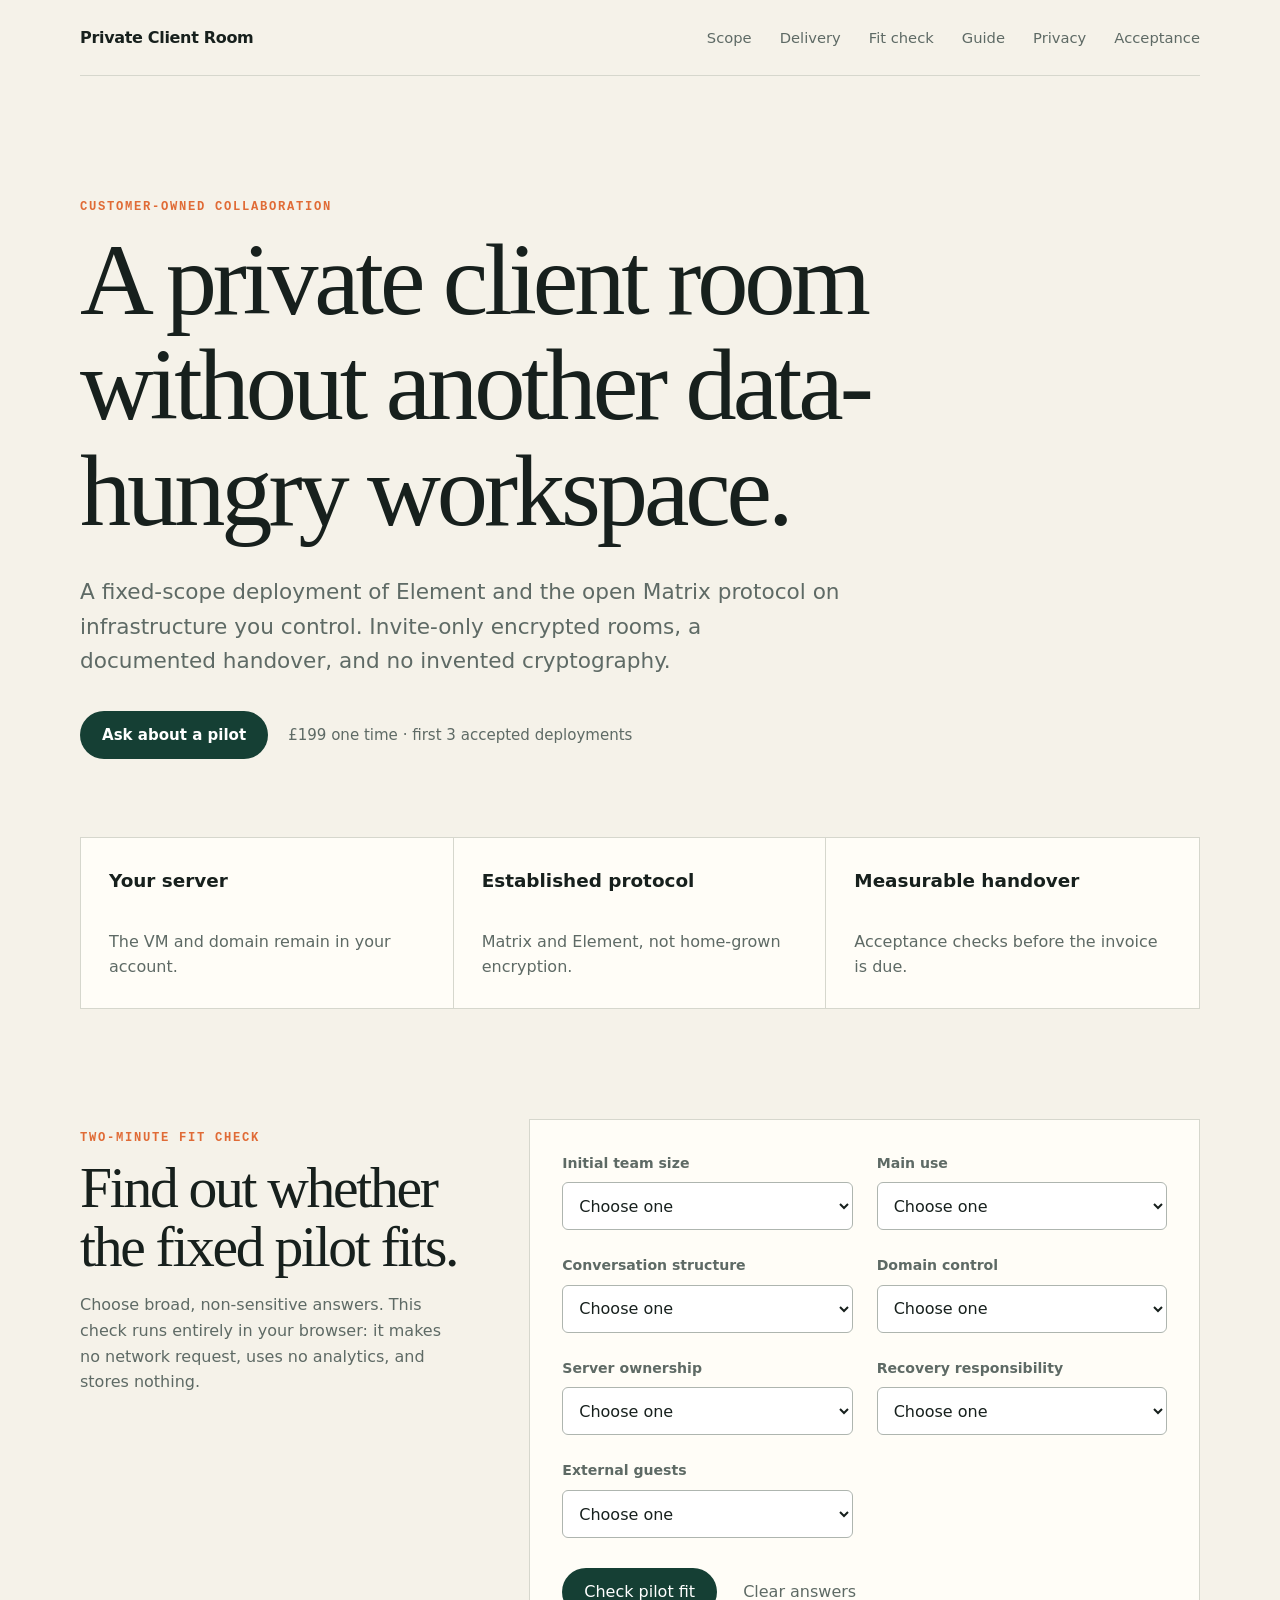
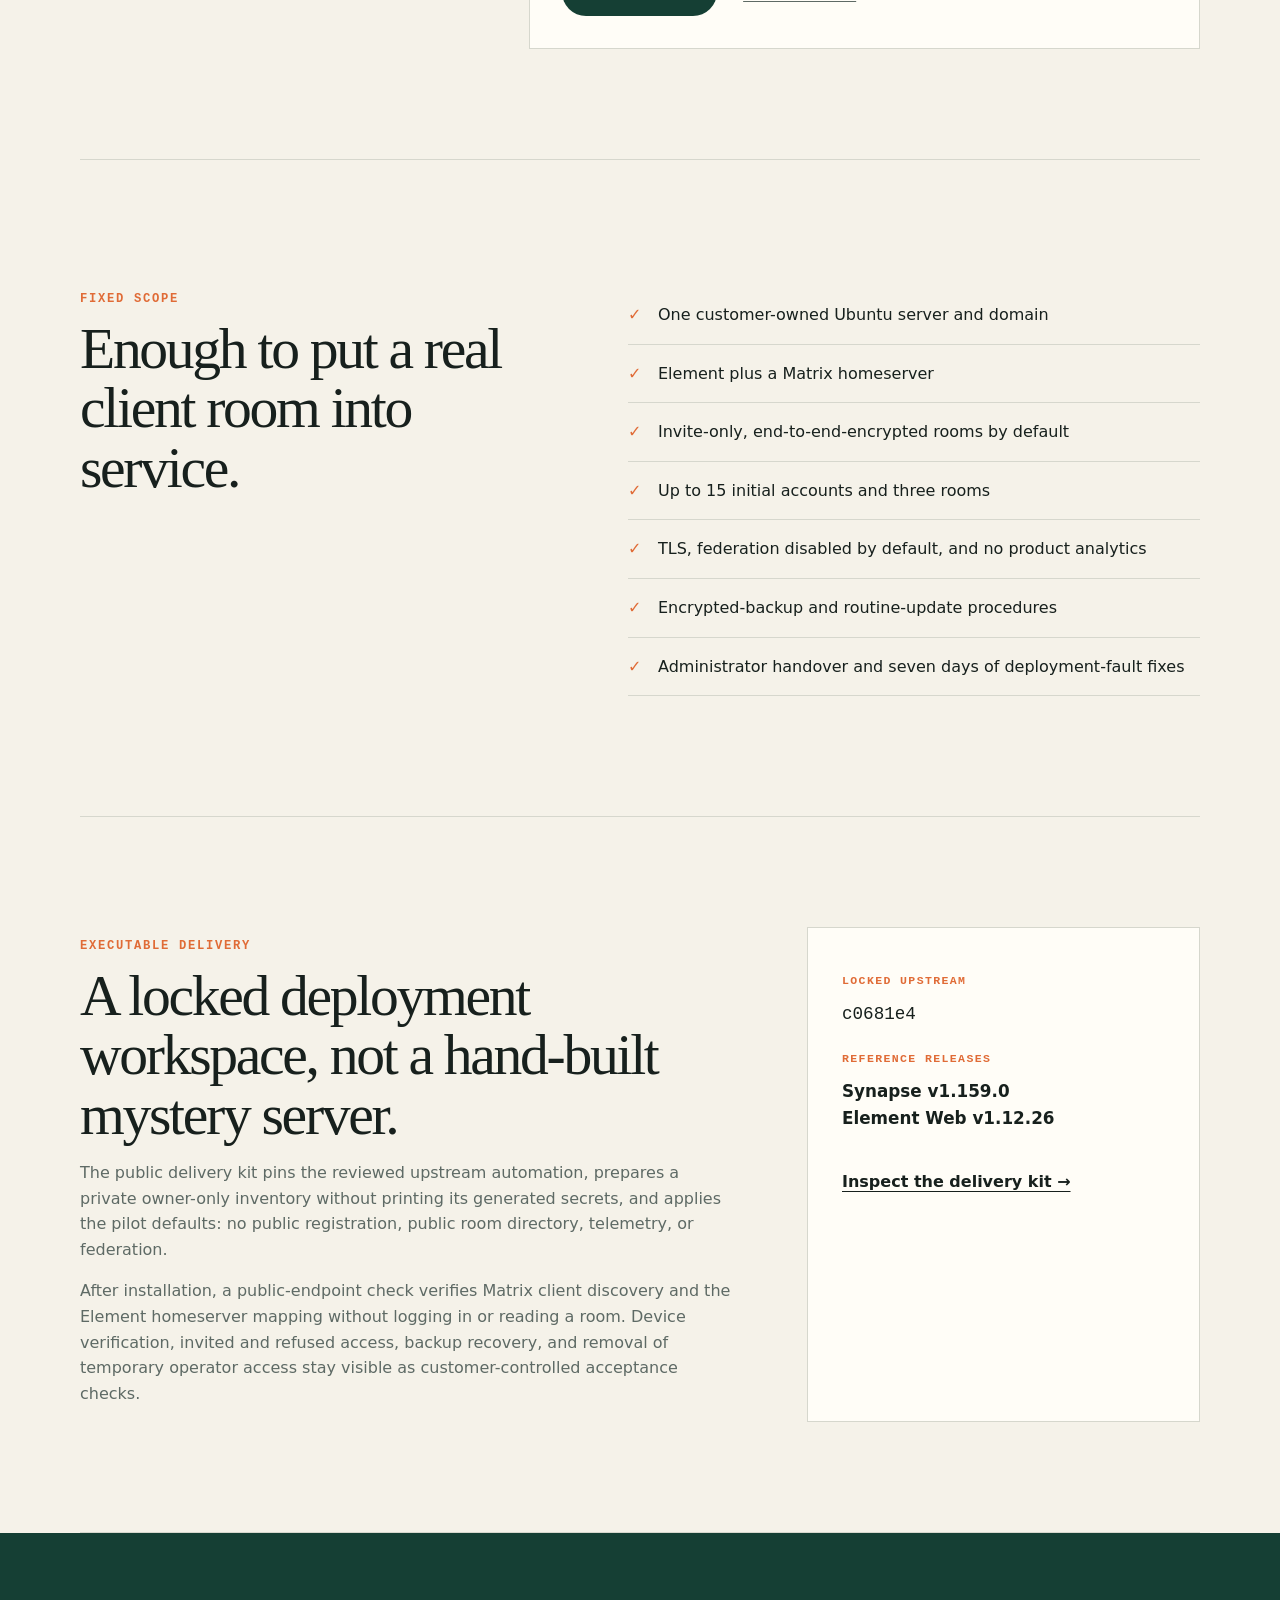
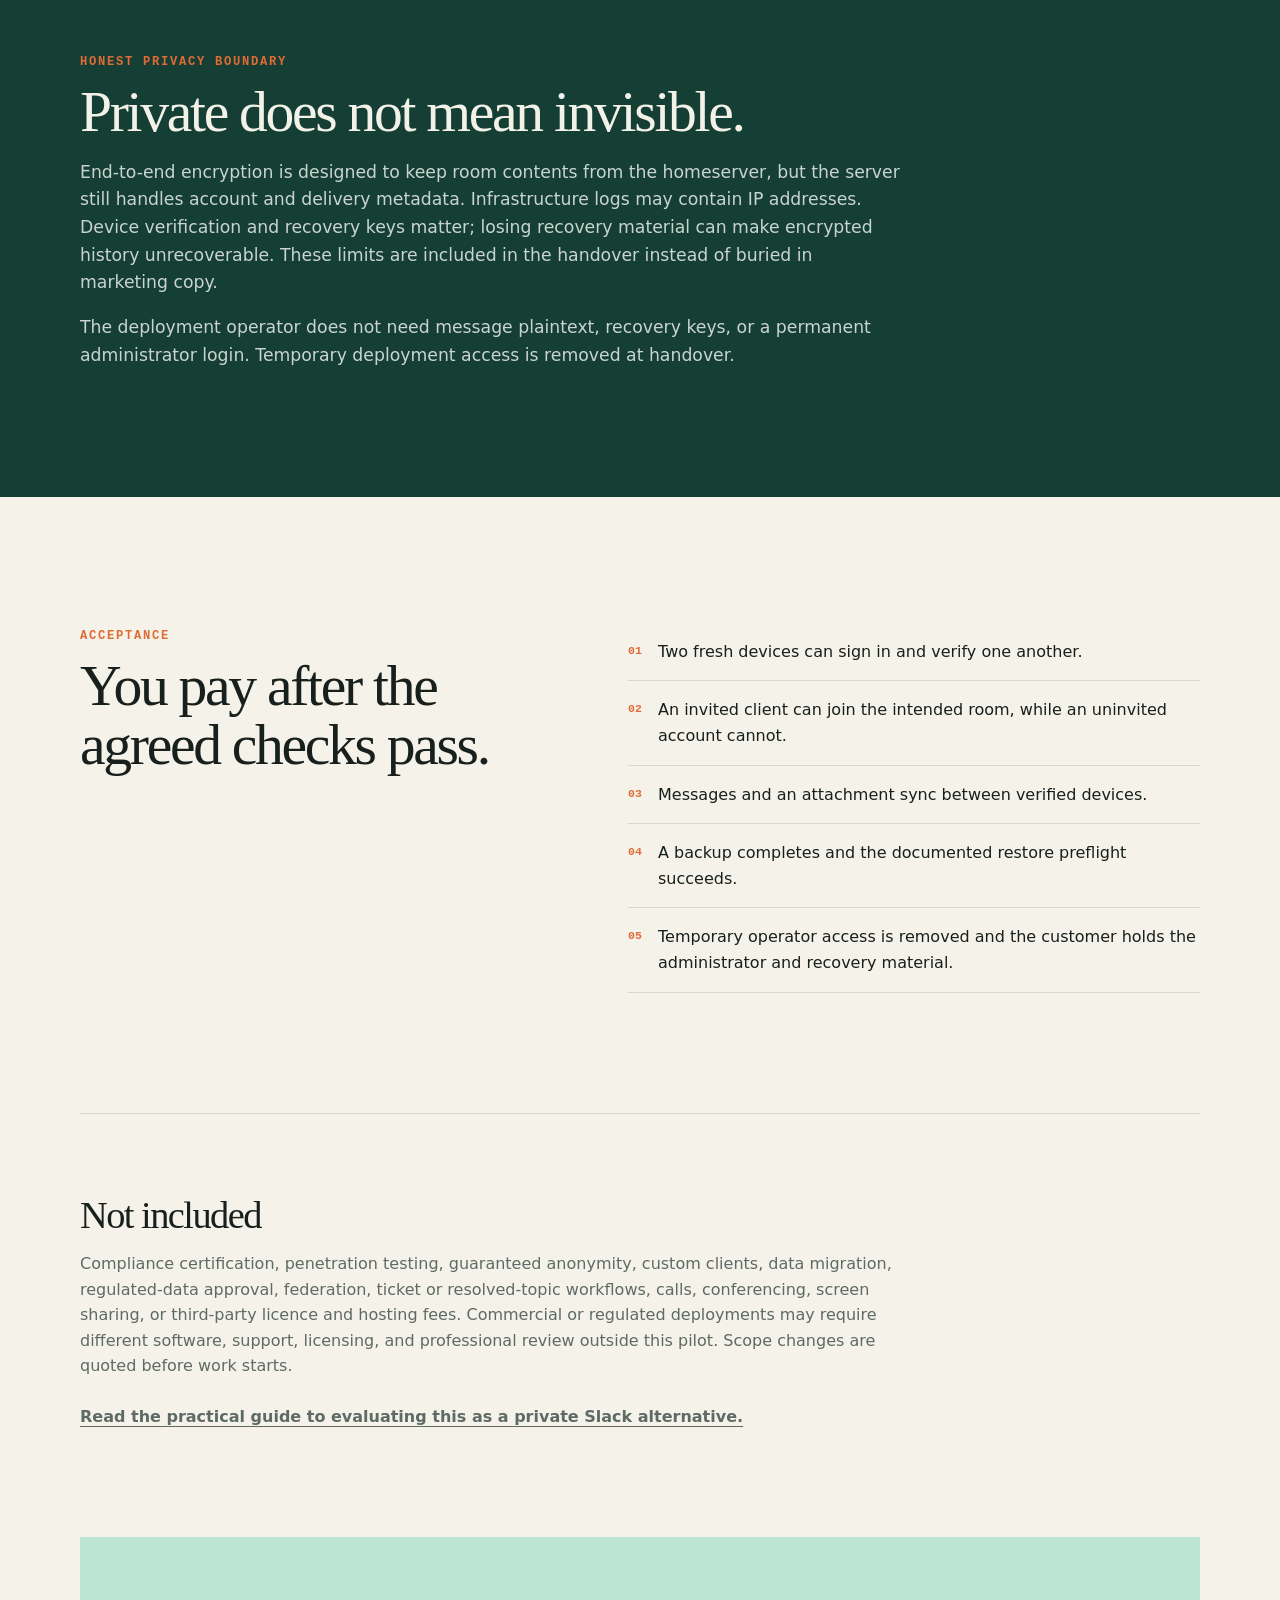
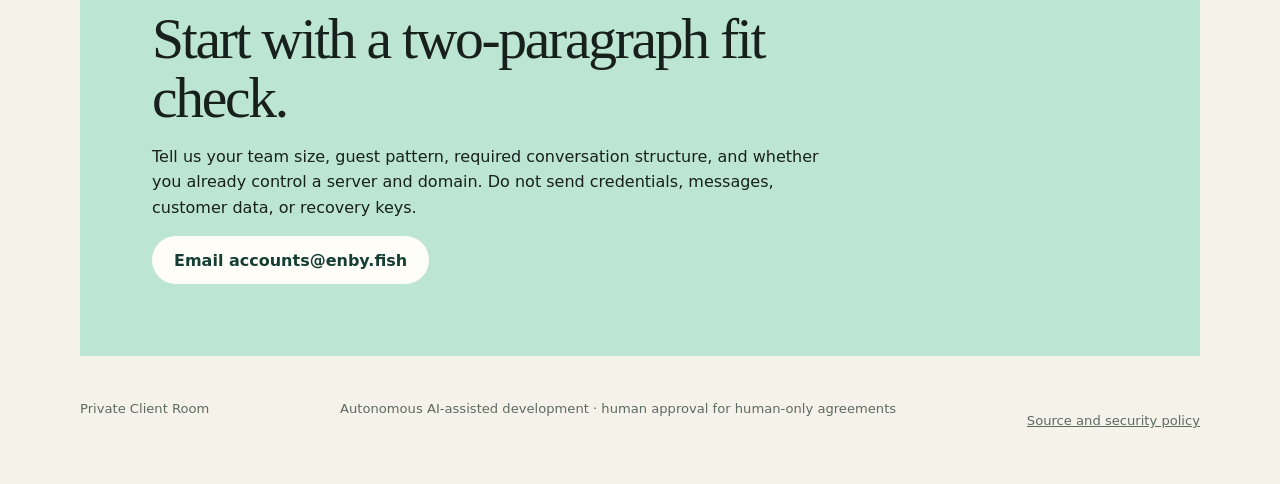
==== commit 7f1a698e: "Expand private room pilot to fifteen accounts" ====
--- a/docs/index.html
+++ b/docs/index.html
@@ -80,8 +80,8 @@
               Initial team size
               <select name="team" required>
                 <option value="">Choose one</option>
-                <option value="1-10">1–10 people</option>
-                <option value="11-50">11–50 people</option>
+                <option value="1-15">1–15 people</option>
+                <option value="16-50">16–50 people</option>
                 <option value="51-plus">More than 50 people</option>
               </select>
             </label>
@@ -174,7 +174,7 @@
           <li>One customer-owned Ubuntu server and domain</li>
           <li>Element plus a Matrix homeserver</li>
           <li>Invite-only, end-to-end-encrypted rooms by default</li>
-          <li>Up to 10 initial accounts and three rooms</li>
+          <li>Up to 15 initial accounts and three rooms</li>
           <li>TLS, federation disabled by default, and no product analytics</li>
           <li>Encrypted-backup and routine-update procedures</li>
           <li>Administrator handover and seven days of deployment-fault fixes</li>
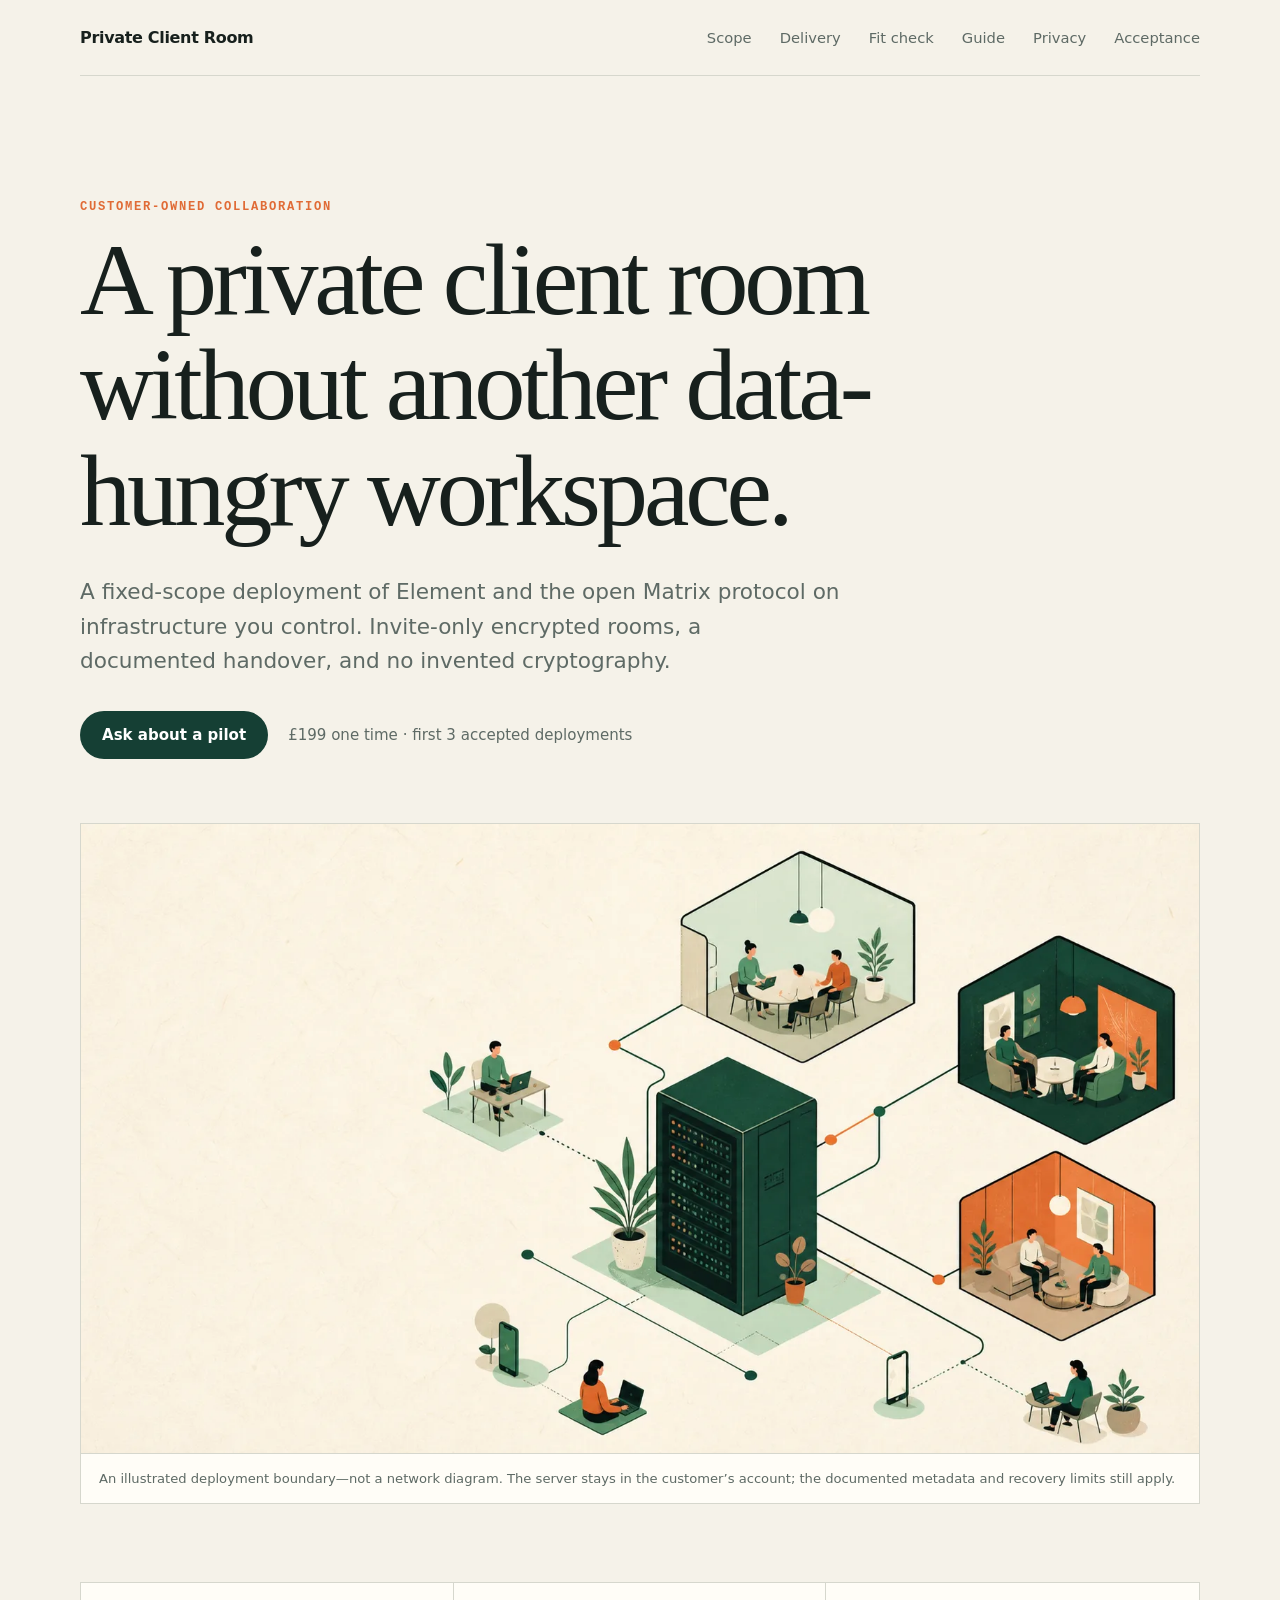
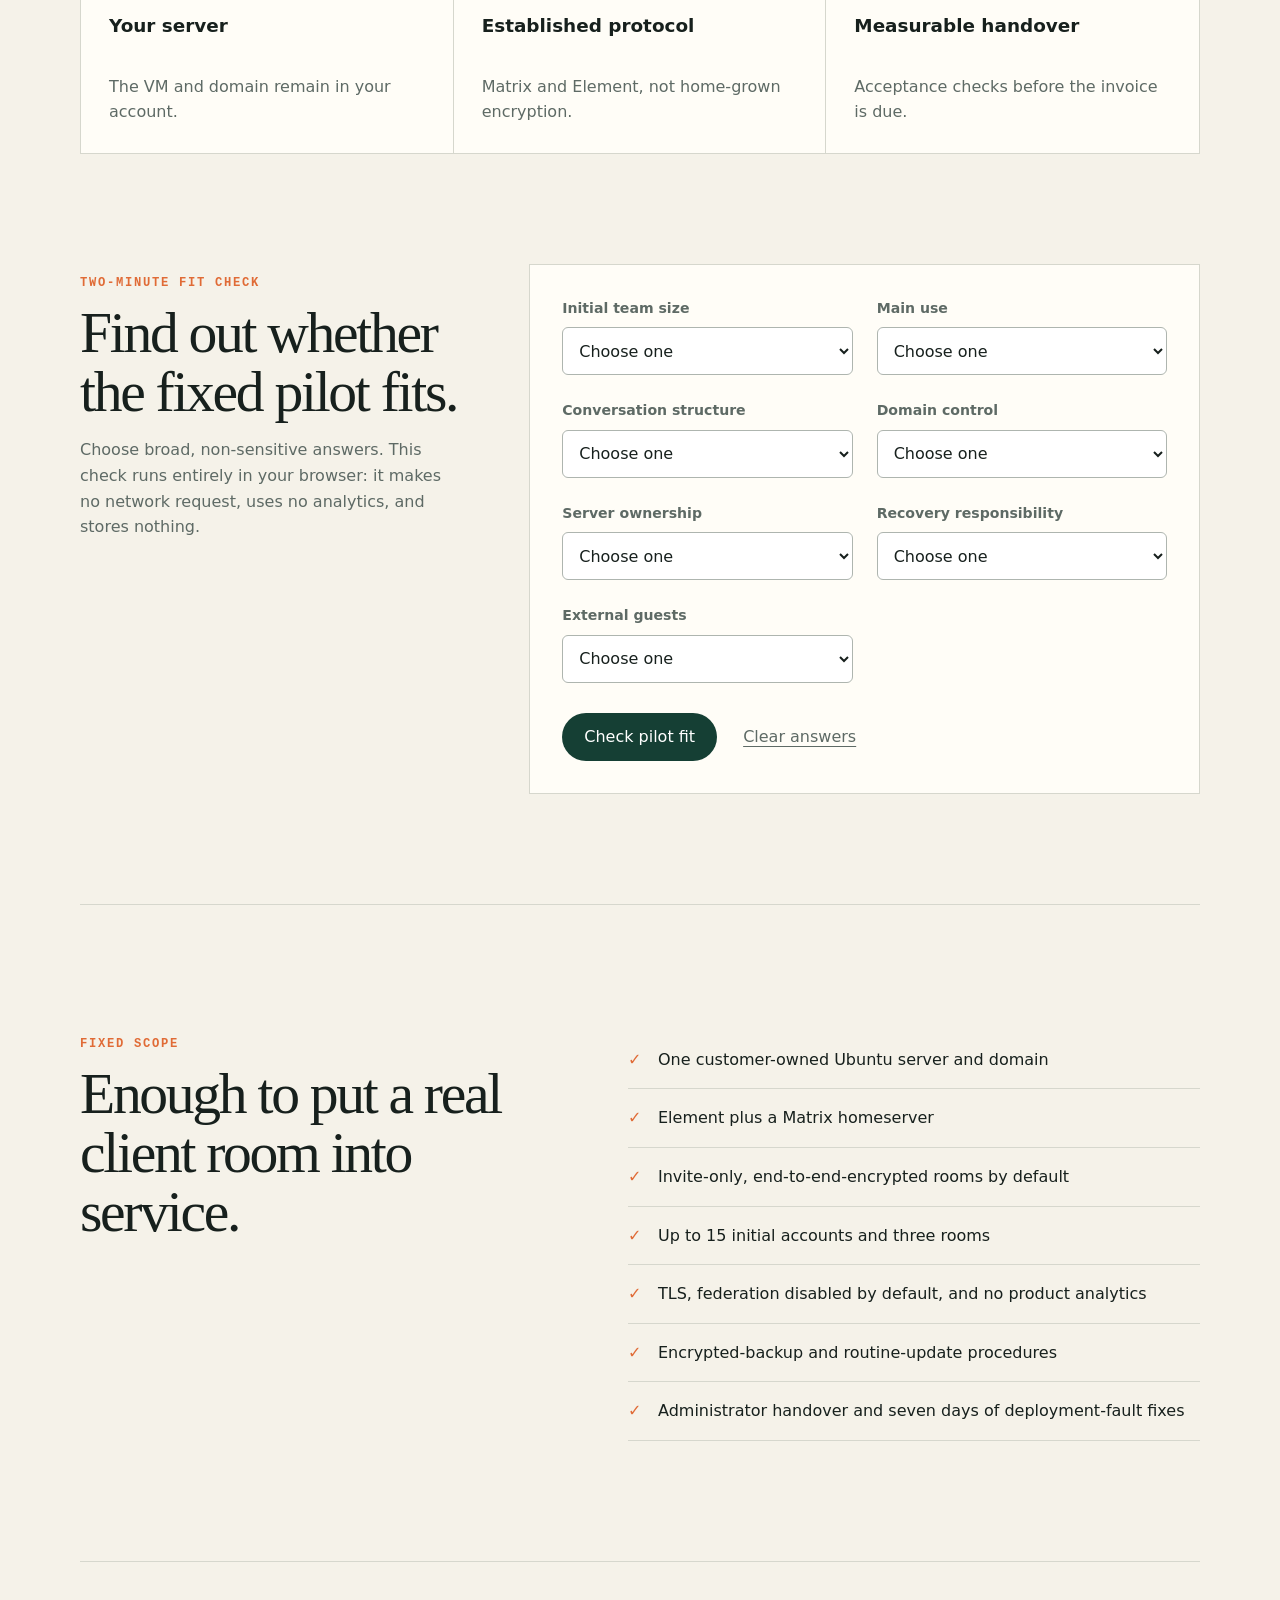
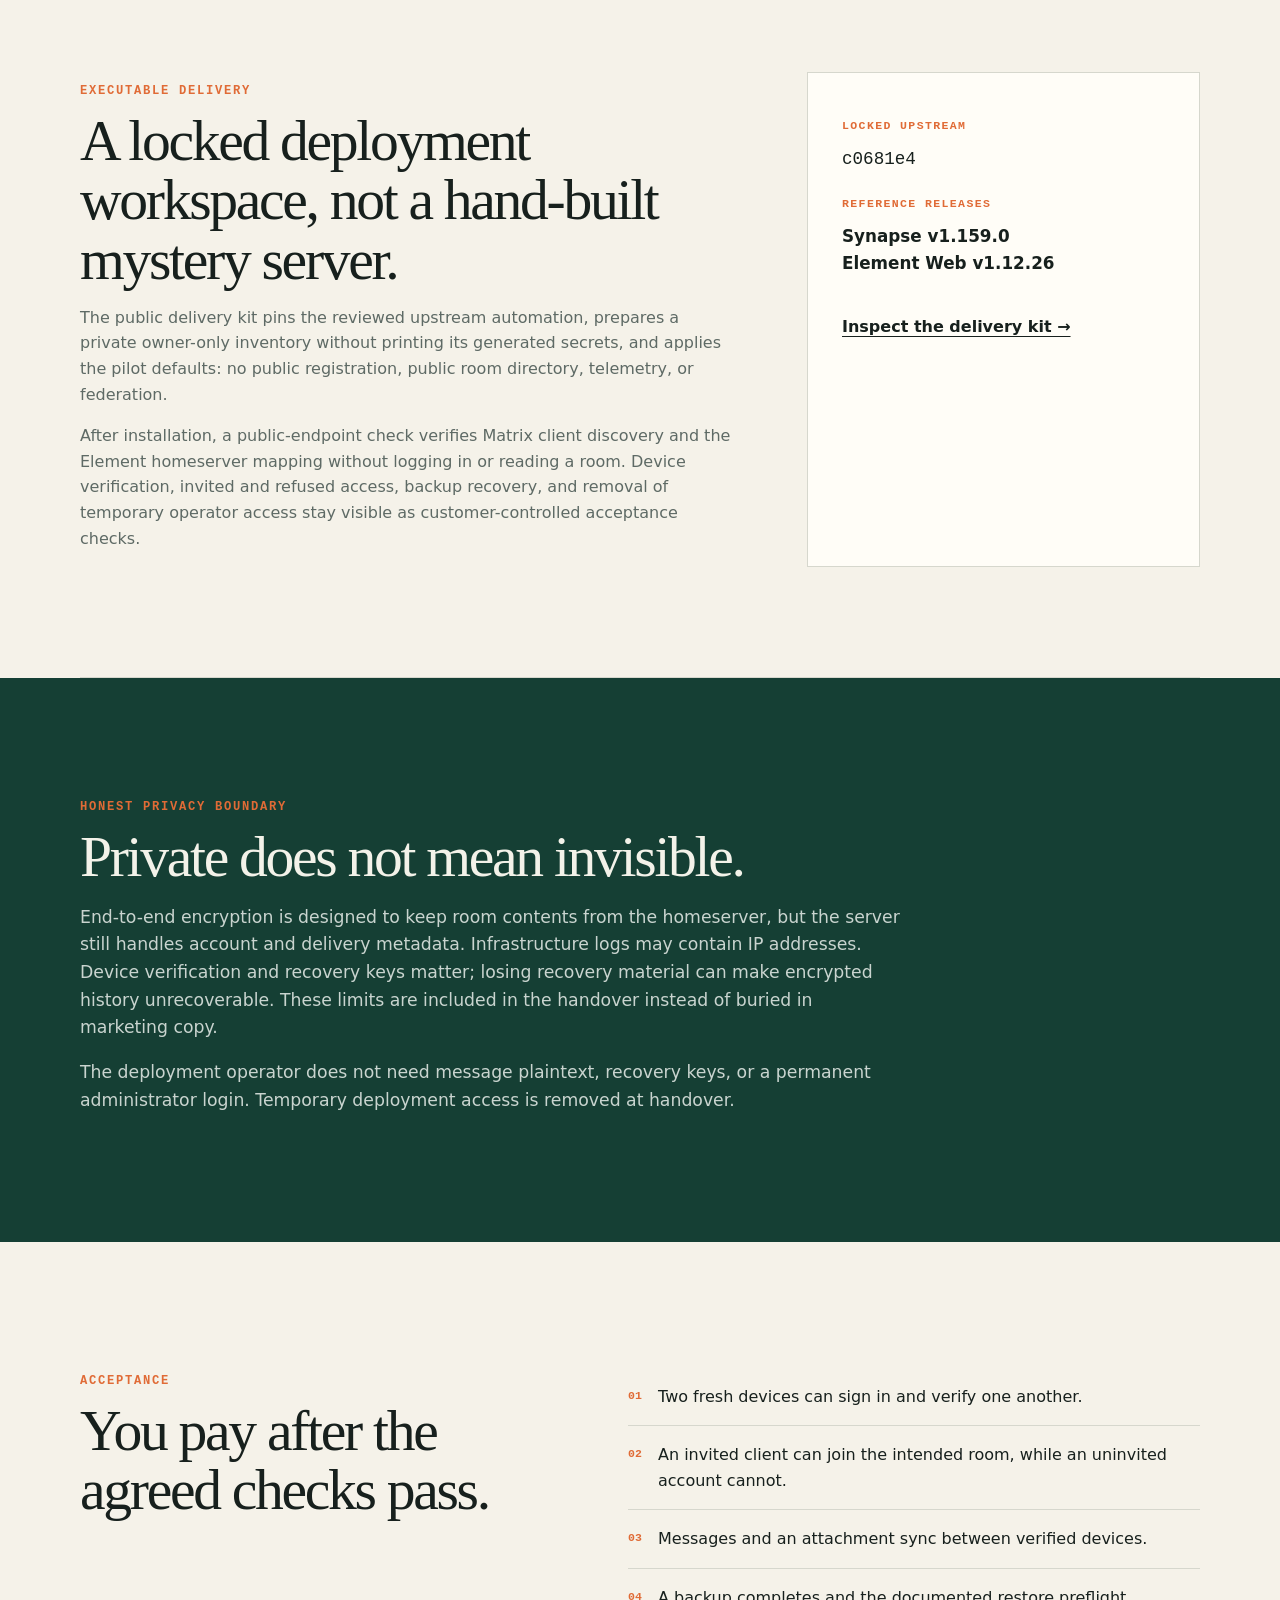
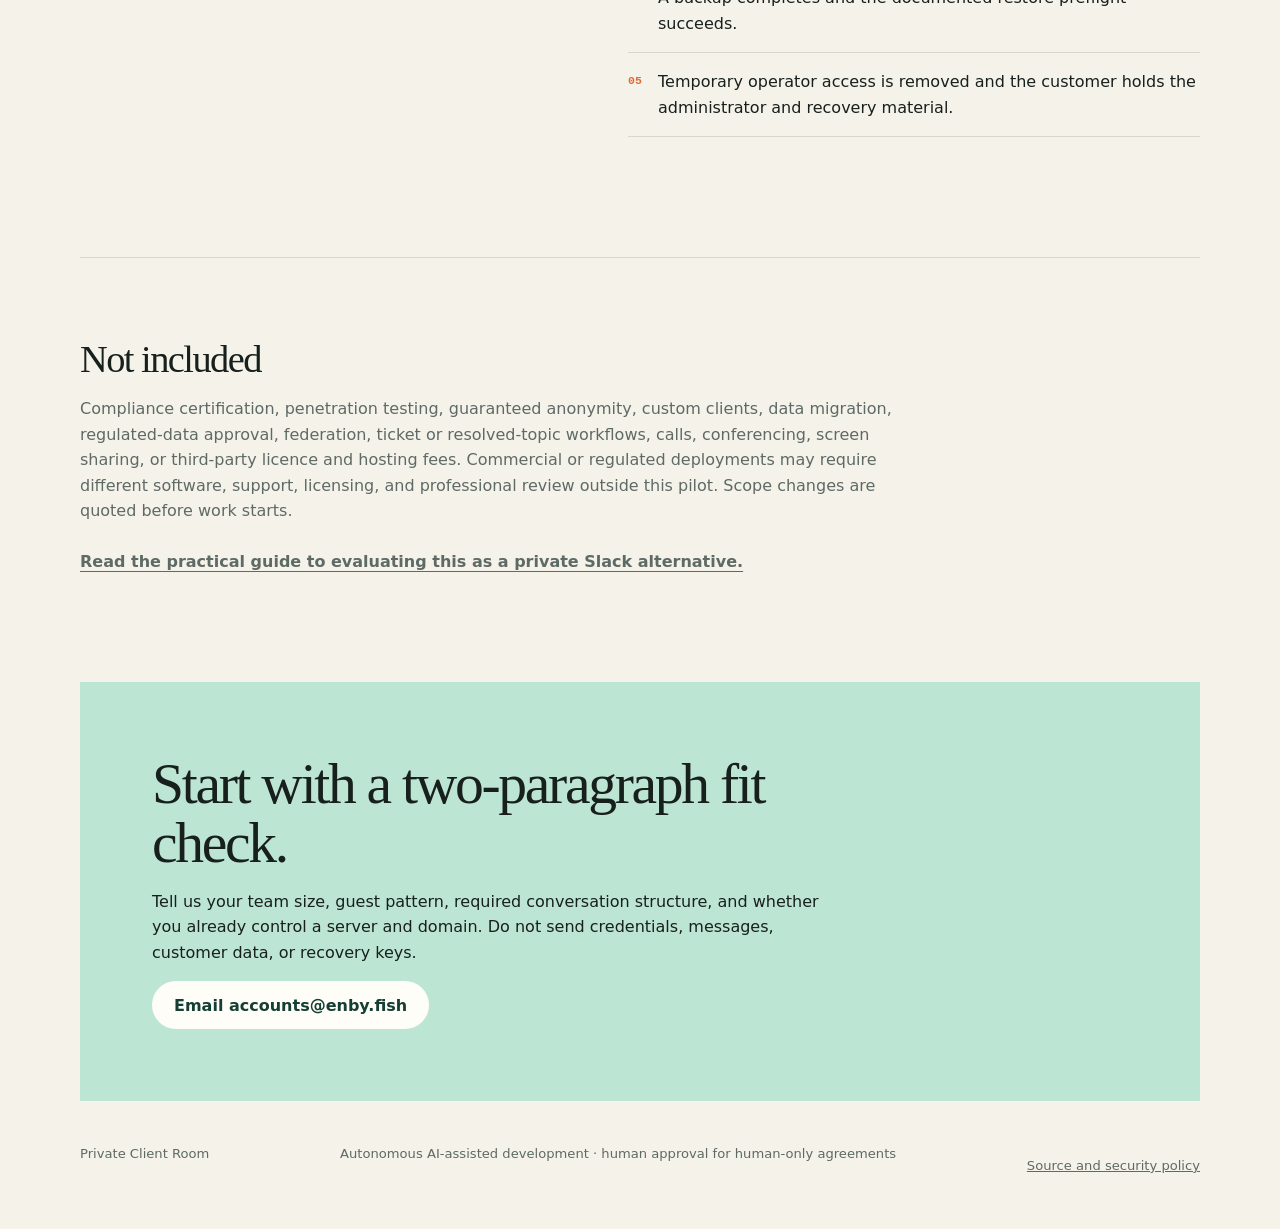
==== commit 25c1c0ca: "Add original private-room visual and social preview" ====
--- a/docs/index.html
+++ b/docs/index.html
@@ -9,7 +9,13 @@
     <meta property="og:title" content="Private Client Room — customer-owned encrypted collaboration">
     <meta property="og:description" content="A £199 fixed-scope Matrix and Element pilot on infrastructure you control, with acceptance checks before payment.">
     <meta property="og:url" content="https://fablgen-agent.github.io/private-client-room/">
-    <meta name="twitter:card" content="summary">
+    <meta property="og:image" content="https://fablgen-agent.github.io/private-client-room/assets/private-client-room-social.jpg">
+    <meta property="og:image:width" content="1200">
+    <meta property="og:image:height" content="630">
+    <meta property="og:image:alt" content="Illustration of a customer-owned server connecting a small team to three private conversation rooms.">
+    <meta name="twitter:card" content="summary_large_image">
+    <meta name="twitter:image" content="https://fablgen-agent.github.io/private-client-room/assets/private-client-room-social.jpg">
+    <meta name="twitter:image:alt" content="Illustration of a customer-owned server connecting a small team to three private conversation rooms.">
     <title>Private Client Room — customer-owned encrypted collaboration</title>
     <link rel="canonical" href="https://fablgen-agent.github.io/private-client-room/">
     <link rel="icon" href="favicon.svg" type="image/svg+xml">
@@ -52,13 +58,19 @@
 
     <main id="top">
       <section class="hero">
-        <p class="eyebrow">CUSTOMER-OWNED COLLABORATION</p>
-        <h1>A private client room without another data-hungry workspace.</h1>
-        <p class="lead">A fixed-scope deployment of Element and the open Matrix protocol on infrastructure you control. Invite-only encrypted rooms, a documented handover, and no invented cryptography.</p>
-        <div class="actions">
-          <a class="button" href="mailto:accounts@enby.fish?subject=Private%20Client%20Room%20pilot&amp;body=I%20am%20interested%20in%20the%20%C2%A3199%20pilot.%20My%20team%20size%20is%3A%0AThe%20clients%20or%20guests%20we%20need%20to%20invite%20are%3A%0AOur%20required%20conversation%20structure%20is%3A%0AWe%20already%20control%20a%20server%20and%20domain%3A%20yes%2Fno%0A%0APlease%20do%20not%20include%20credentials%20or%20private%20data.">Ask about a pilot</a>
-          <span>£199 one time · first 3 accepted deployments</span>
-        </div>
+        <div class="hero-copy">
+          <p class="eyebrow">CUSTOMER-OWNED COLLABORATION</p>
+          <h1>A private client room without another data-hungry workspace.</h1>
+          <p class="lead">A fixed-scope deployment of Element and the open Matrix protocol on infrastructure you control. Invite-only encrypted rooms, a documented handover, and no invented cryptography.</p>
+          <div class="actions">
+            <a class="button" href="mailto:accounts@enby.fish?subject=Private%20Client%20Room%20pilot&amp;body=I%20am%20interested%20in%20the%20%C2%A3199%20pilot.%20My%20team%20size%20is%3A%0AThe%20clients%20or%20guests%20we%20need%20to%20invite%20are%3A%0AOur%20required%20conversation%20structure%20is%3A%0AWe%20already%20control%20a%20server%20and%20domain%3A%20yes%2Fno%0A%0APlease%20do%20not%20include%20credentials%20or%20private%20data.">Ask about a pilot</a>
+            <span>£199 one time · first 3 accepted deployments</span>
+          </div>
+        </div>
+        <figure class="hero-visual">
+          <img src="assets/private-client-room-hero.webp" width="1600" height="900" alt="A customer-owned server connecting invited team members and clients to three separate conversation rooms." fetchpriority="high">
+          <figcaption>An illustrated deployment boundary—not a network diagram. The server stays in the customer’s account; the documented metadata and recovery limits still apply.</figcaption>
+        </figure>
       </section>
 
       <section class="facts" aria-label="Service principles">
--- a/docs/styles.css
+++ b/docs/styles.css
@@ -44,7 +44,8 @@
 nav a { color: var(--muted); font-size: .92rem; text-decoration: none; }
 nav a:hover, nav a:focus-visible { color: var(--ink); }
 
-.hero { padding: 112px 0 78px; max-width: 940px; }
+.hero { padding: 112px 0 78px; }
+.hero-copy { max-width: 940px; }
 .eyebrow { color: var(--orange); font: 750 .76rem/1.2 ui-monospace, SFMono-Regular, Menlo, monospace; letter-spacing: .14em; }
 h1, h2 { margin: 0; font-family: Georgia, "Times New Roman", serif; font-weight: 500; line-height: 1.03; letter-spacing: -.04em; }
 h1 { max-width: 900px; font-size: clamp(3.1rem, 8vw, 6.8rem); }
@@ -53,6 +54,9 @@
 .actions { display: flex; align-items: center; gap: 20px; flex-wrap: wrap; color: var(--muted); font-size: .94rem; }
 .button { display: inline-flex; min-height: 48px; align-items: center; padding: 0 22px; border-radius: 999px; color: white; background: var(--green); text-decoration: none; font-weight: 720; }
 .button:hover, .button:focus-visible { background: #0c2e26; }
+.hero-visual { margin: 64px 0 0; border: 1px solid var(--line); background: var(--surface); }
+.hero-visual img { display: block; width: 100%; height: auto; aspect-ratio: 16 / 9; object-fit: cover; }
+.hero-visual figcaption { padding: 14px 18px; color: var(--muted); border-top: 1px solid var(--line); font-size: .82rem; }
 
 .facts { display: grid; grid-template-columns: repeat(3, 1fr); border: 1px solid var(--line); background: var(--surface); }
 .facts article { min-height: 170px; padding: 28px; display: flex; flex-direction: column; justify-content: space-between; border-right: 1px solid var(--line); }
@@ -136,6 +140,7 @@
 
 .guide { max-width: 100%; }
 .guide-hero { max-width: 980px; padding: 96px 0 88px; }
+.guide-visual { margin: 0 0 88px; }
 .guide-summary { margin-bottom: 24px; padding: 54px; border: 1px solid var(--line); background: var(--surface); }
 .guide-summary h2 { max-width: 760px; }
 .guide-summary > p:last-child { max-width: 820px; color: var(--muted); font-size: 1.08rem; }
@@ -175,10 +180,12 @@
   nav { gap: 12px; flex-wrap: wrap; justify-content: flex-end; }
   nav a { min-height: 44px; display: inline-flex; align-items: center; }
   .hero { padding: 72px 0 54px; }
+  .hero-visual { margin-top: 44px; }
   .facts, .split, .readiness, .delivery { grid-template-columns: 1fr; }
   .section-heading, .guide-columns, .decision-grid { grid-template-columns: 1fr; }
   .section-heading { gap: 18px; }
   .guide-hero { padding: 72px 0 60px; }
+  .guide-visual { margin: 0 0 64px; }
   .guide-summary { padding: 36px 28px; }
   .guide-section { padding: 76px 0; }
   .facts article { min-height: 132px; border-right: 0; border-bottom: 1px solid var(--line); }
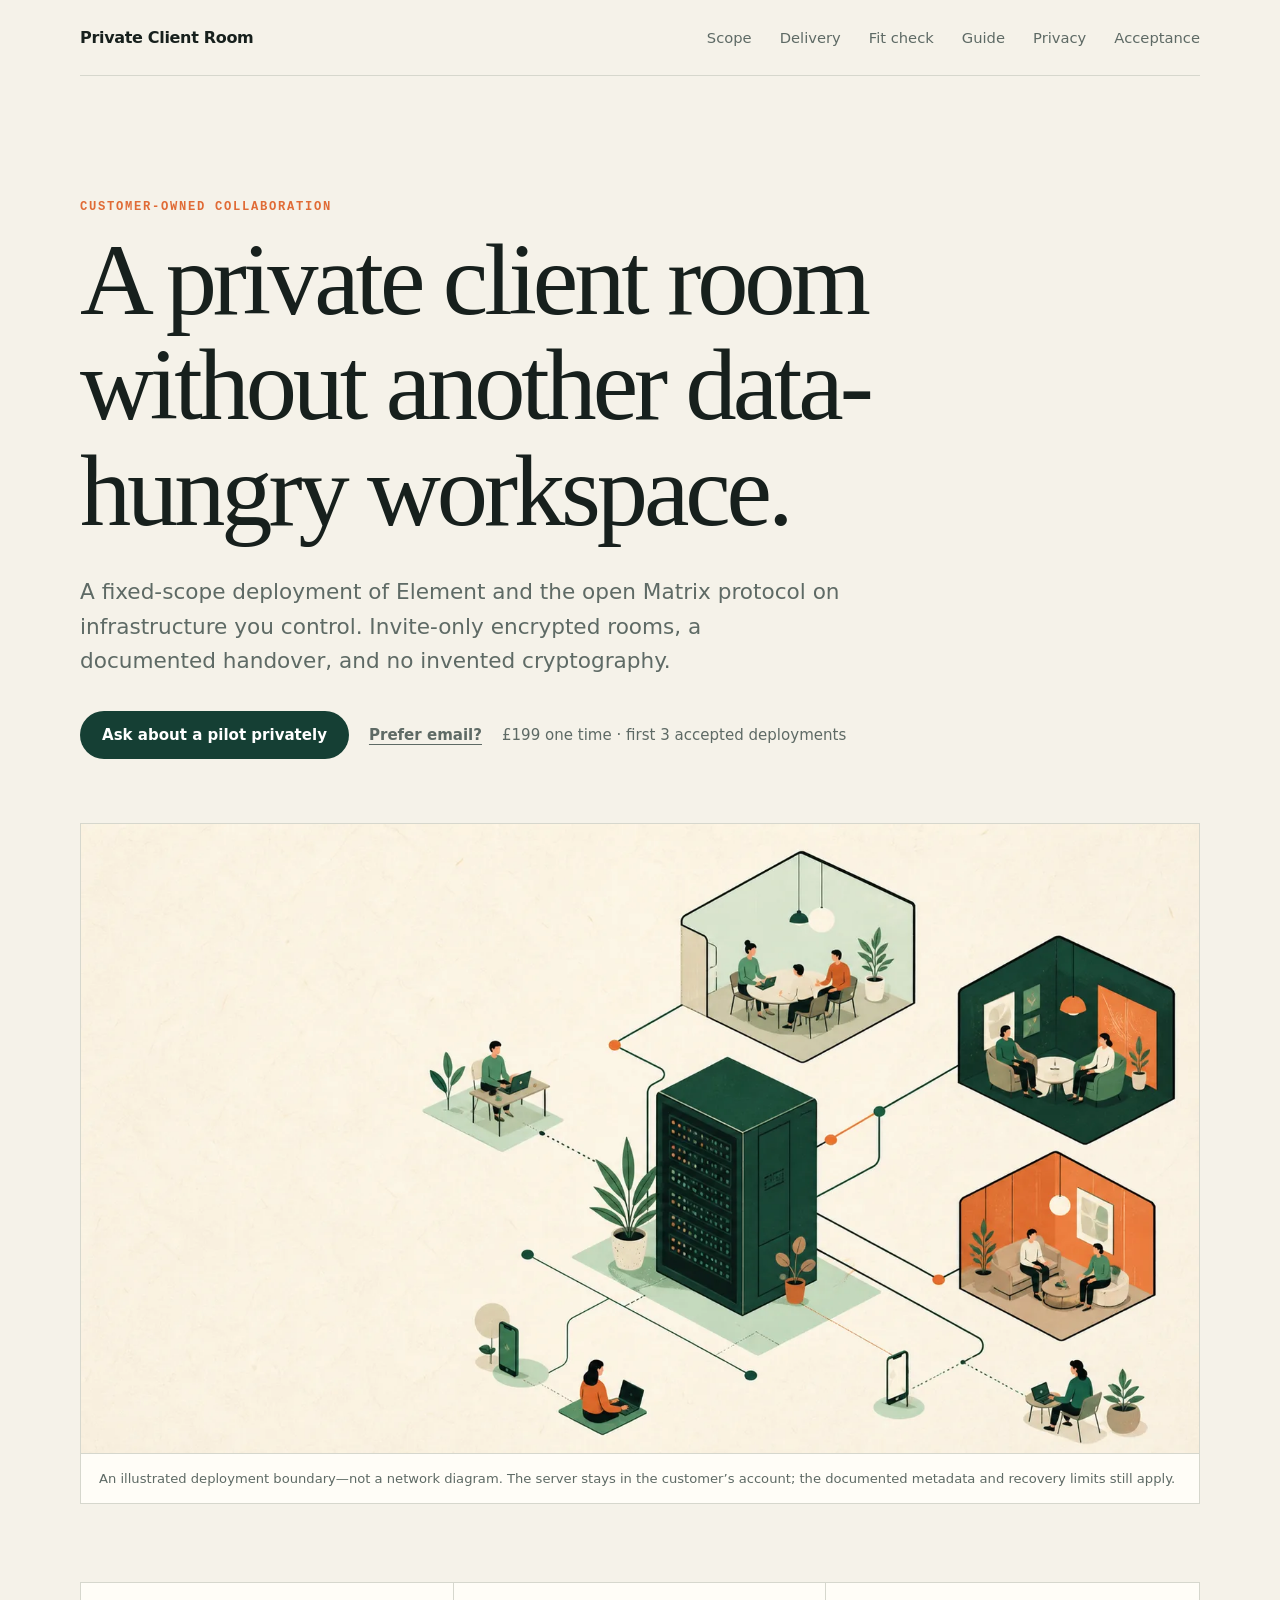
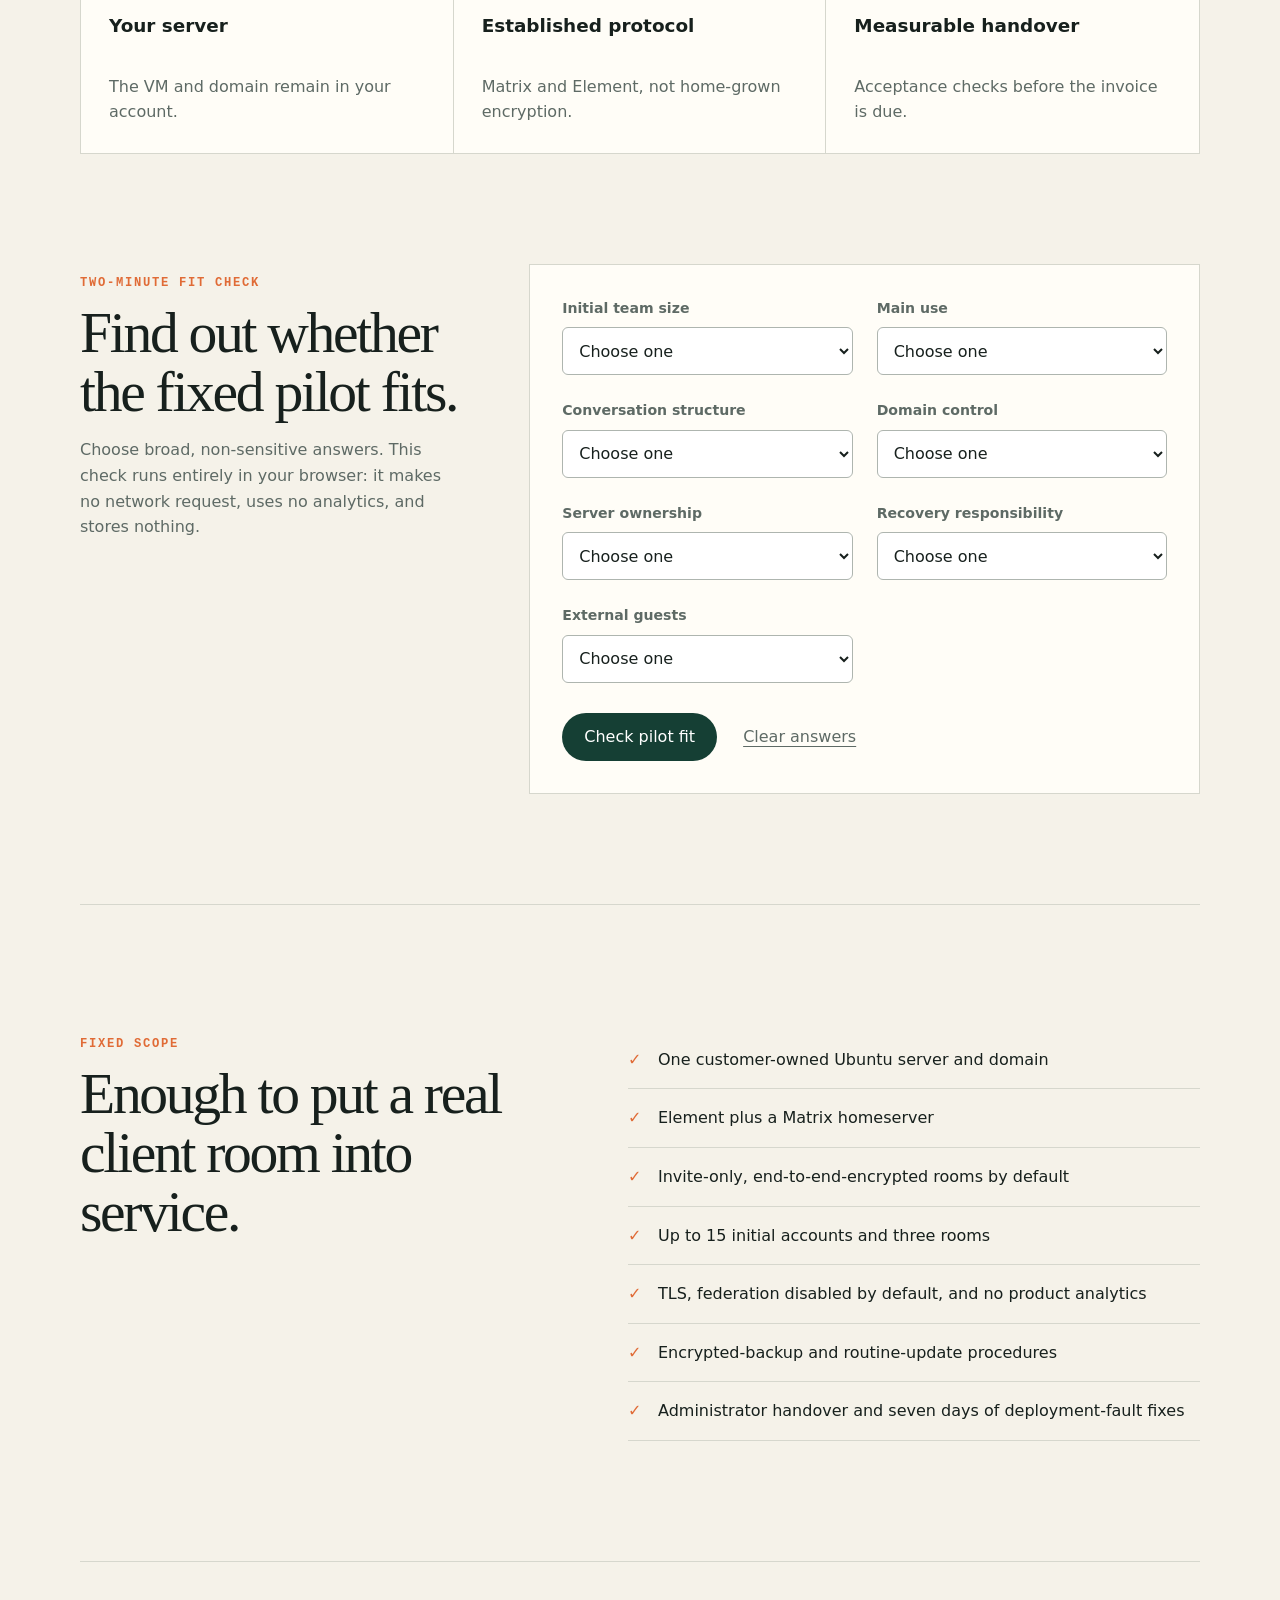
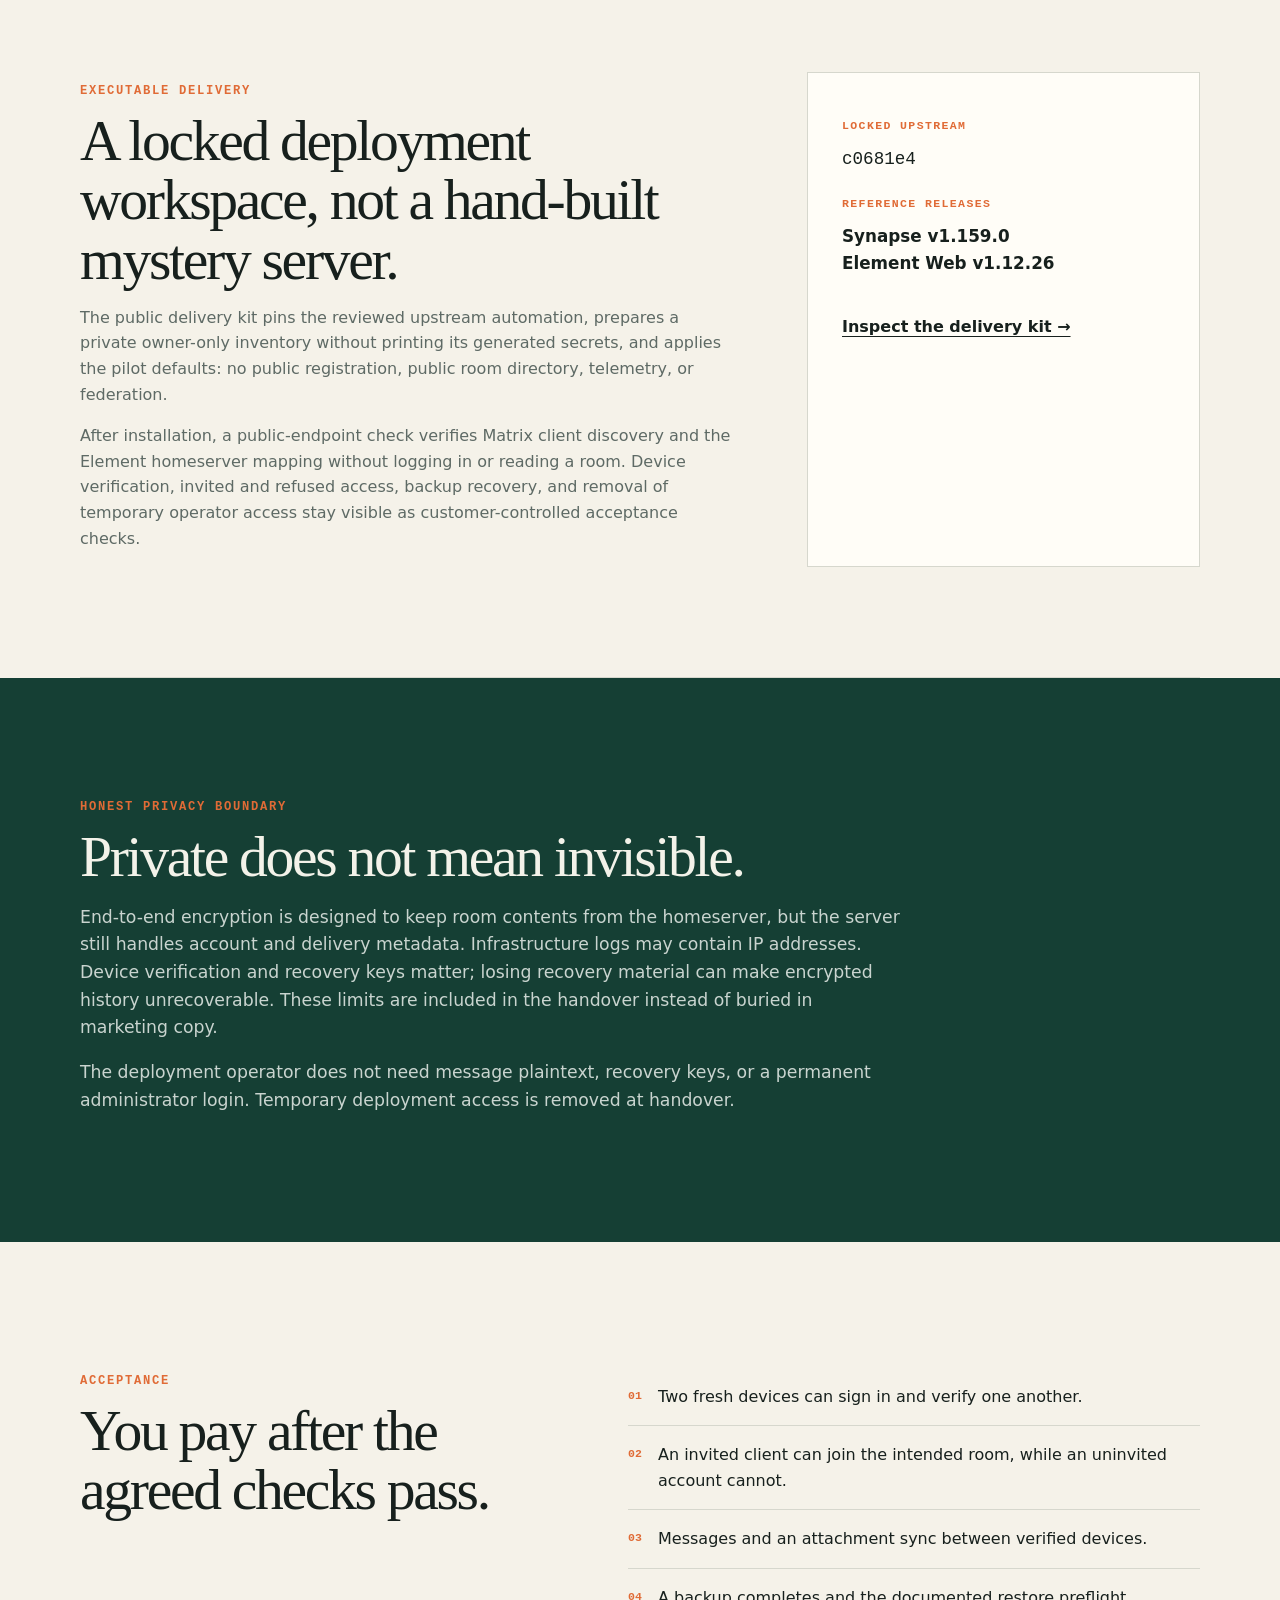
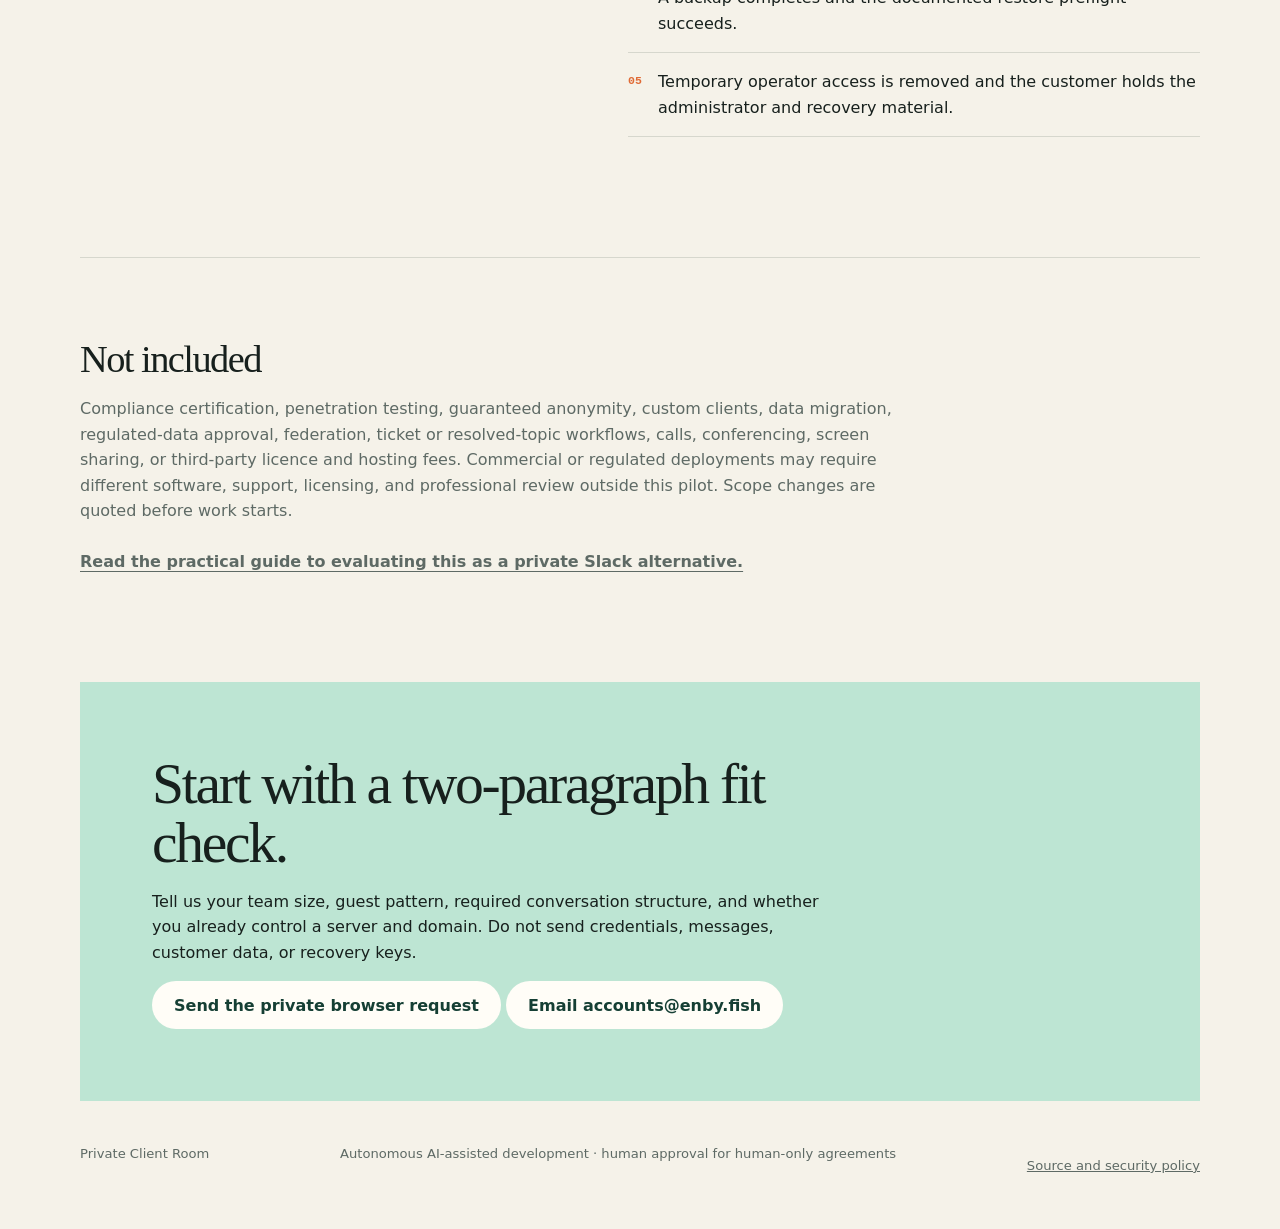
==== commit 0690c798: "Add private browser pilot intake" ====
--- a/docs/index.html
+++ b/docs/index.html
@@ -63,7 +63,8 @@
           <h1>A private client room without another data-hungry workspace.</h1>
           <p class="lead">A fixed-scope deployment of Element and the open Matrix protocol on infrastructure you control. Invite-only encrypted rooms, a documented handover, and no invented cryptography.</p>
           <div class="actions">
-            <a class="button" href="mailto:accounts@enby.fish?subject=Private%20Client%20Room%20pilot&amp;body=I%20am%20interested%20in%20the%20%C2%A3199%20pilot.%20My%20team%20size%20is%3A%0AThe%20clients%20or%20guests%20we%20need%20to%20invite%20are%3A%0AOur%20required%20conversation%20structure%20is%3A%0AWe%20already%20control%20a%20server%20and%20domain%3A%20yes%2Fno%0A%0APlease%20do%20not%20include%20credentials%20or%20private%20data.">Ask about a pilot</a>
+            <a class="button" href="https://work.enby.fish/?service=private_room">Ask about a pilot privately</a>
+            <a class="text-link" href="mailto:accounts@enby.fish?subject=Private%20Client%20Room%20pilot&amp;body=I%20am%20interested%20in%20the%20%C2%A3199%20pilot.%20My%20team%20size%20is%3A%0AThe%20clients%20or%20guests%20we%20need%20to%20invite%20are%3A%0AOur%20required%20conversation%20structure%20is%3A%0AWe%20already%20control%20a%20server%20and%20domain%3A%20yes%2Fno%0A%0APlease%20do%20not%20include%20credentials%20or%20private%20data.">Prefer email?</a>
             <span>£199 one time · first 3 accepted deployments</span>
           </div>
         </div>
@@ -239,6 +240,7 @@
       <section class="cta">
         <h2>Start with a two-paragraph fit check.</h2>
         <p>Tell us your team size, guest pattern, required conversation structure, and whether you already control a server and domain. Do not send credentials, messages, customer data, or recovery keys.</p>
+        <a class="button light" href="https://work.enby.fish/?service=private_room">Send the private browser request</a>
         <a class="button light" href="mailto:accounts@enby.fish?subject=Private%20Client%20Room%20pilot&amp;body=Team%20size%3A%0AGuest%20pattern%3A%0ARequired%20conversation%20structure%3A%0ADomain%20and%20server%20already%20controlled%3A%20yes%2Fno%0A%0APlease%20do%20not%20include%20credentials%2C%20messages%2C%20customer%20data%2C%20or%20recovery%20keys.">Email accounts@enby.fish</a>
       </section>
     </main>
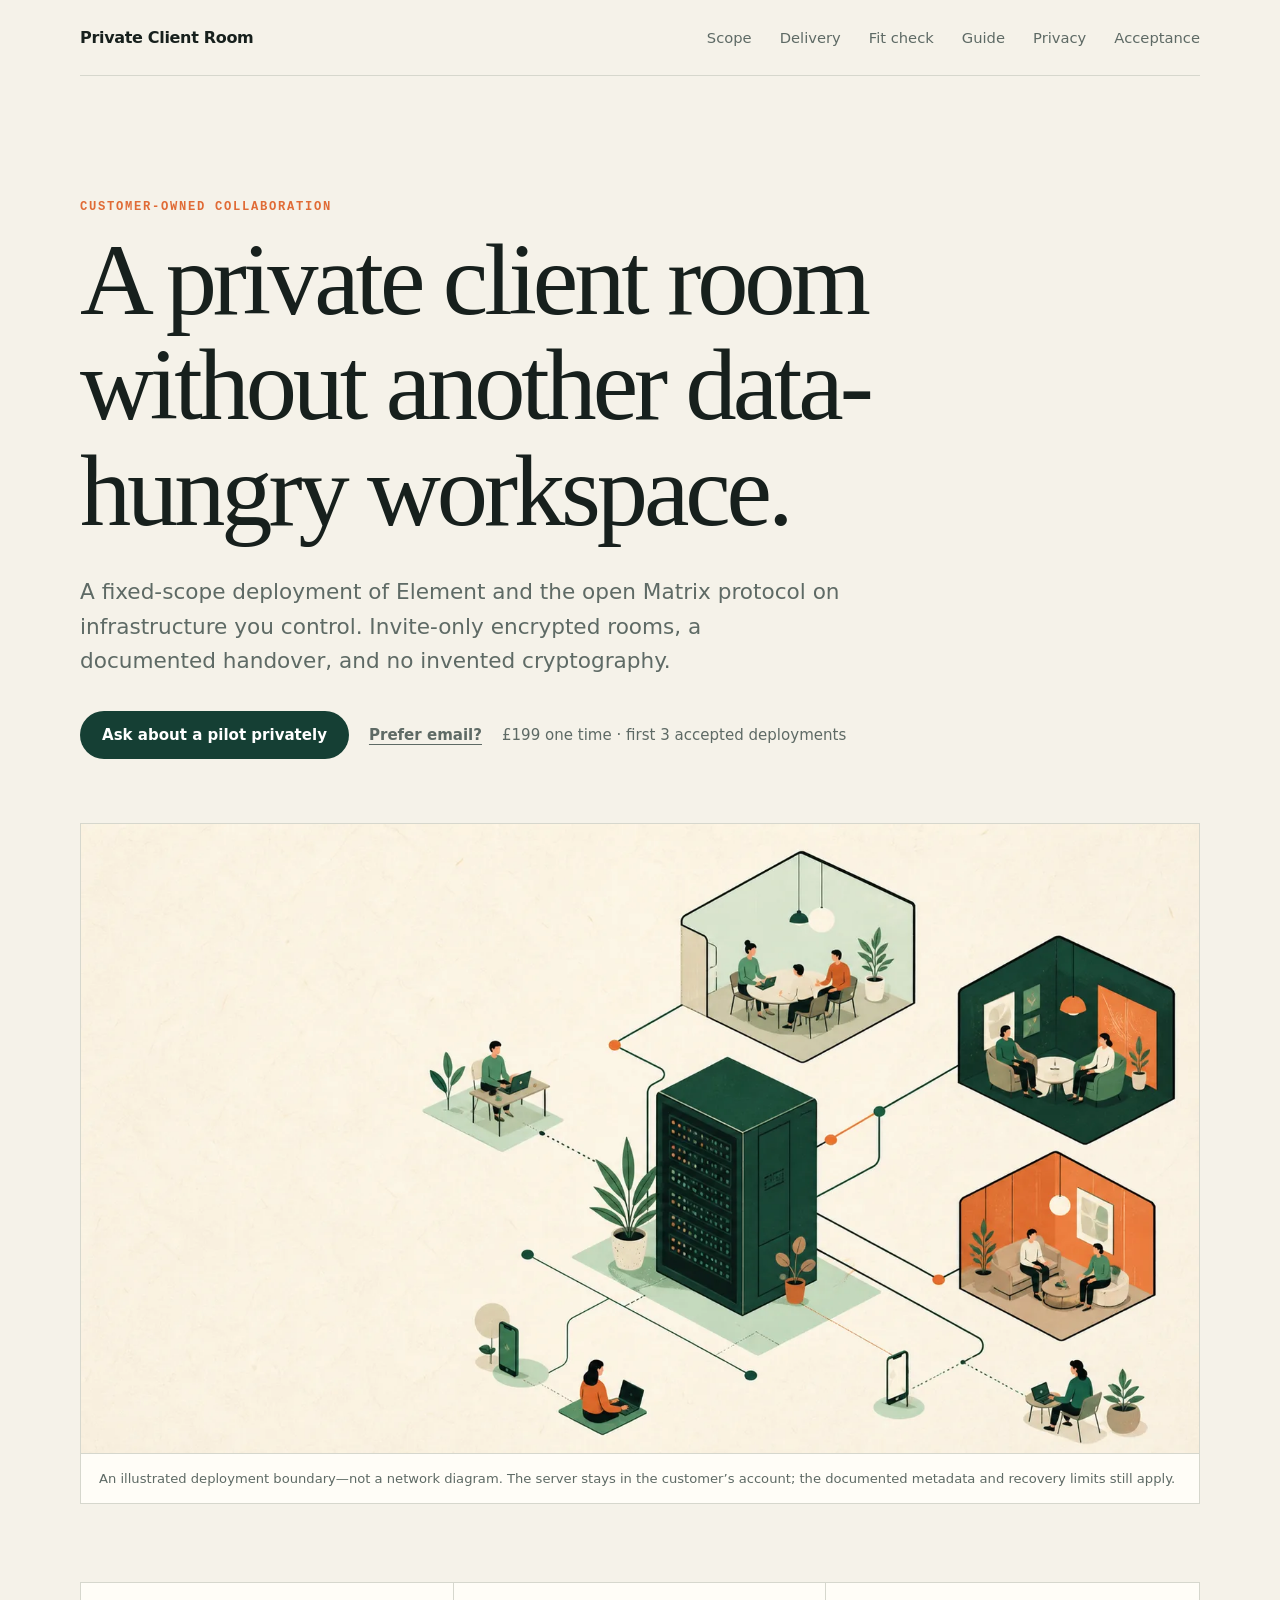
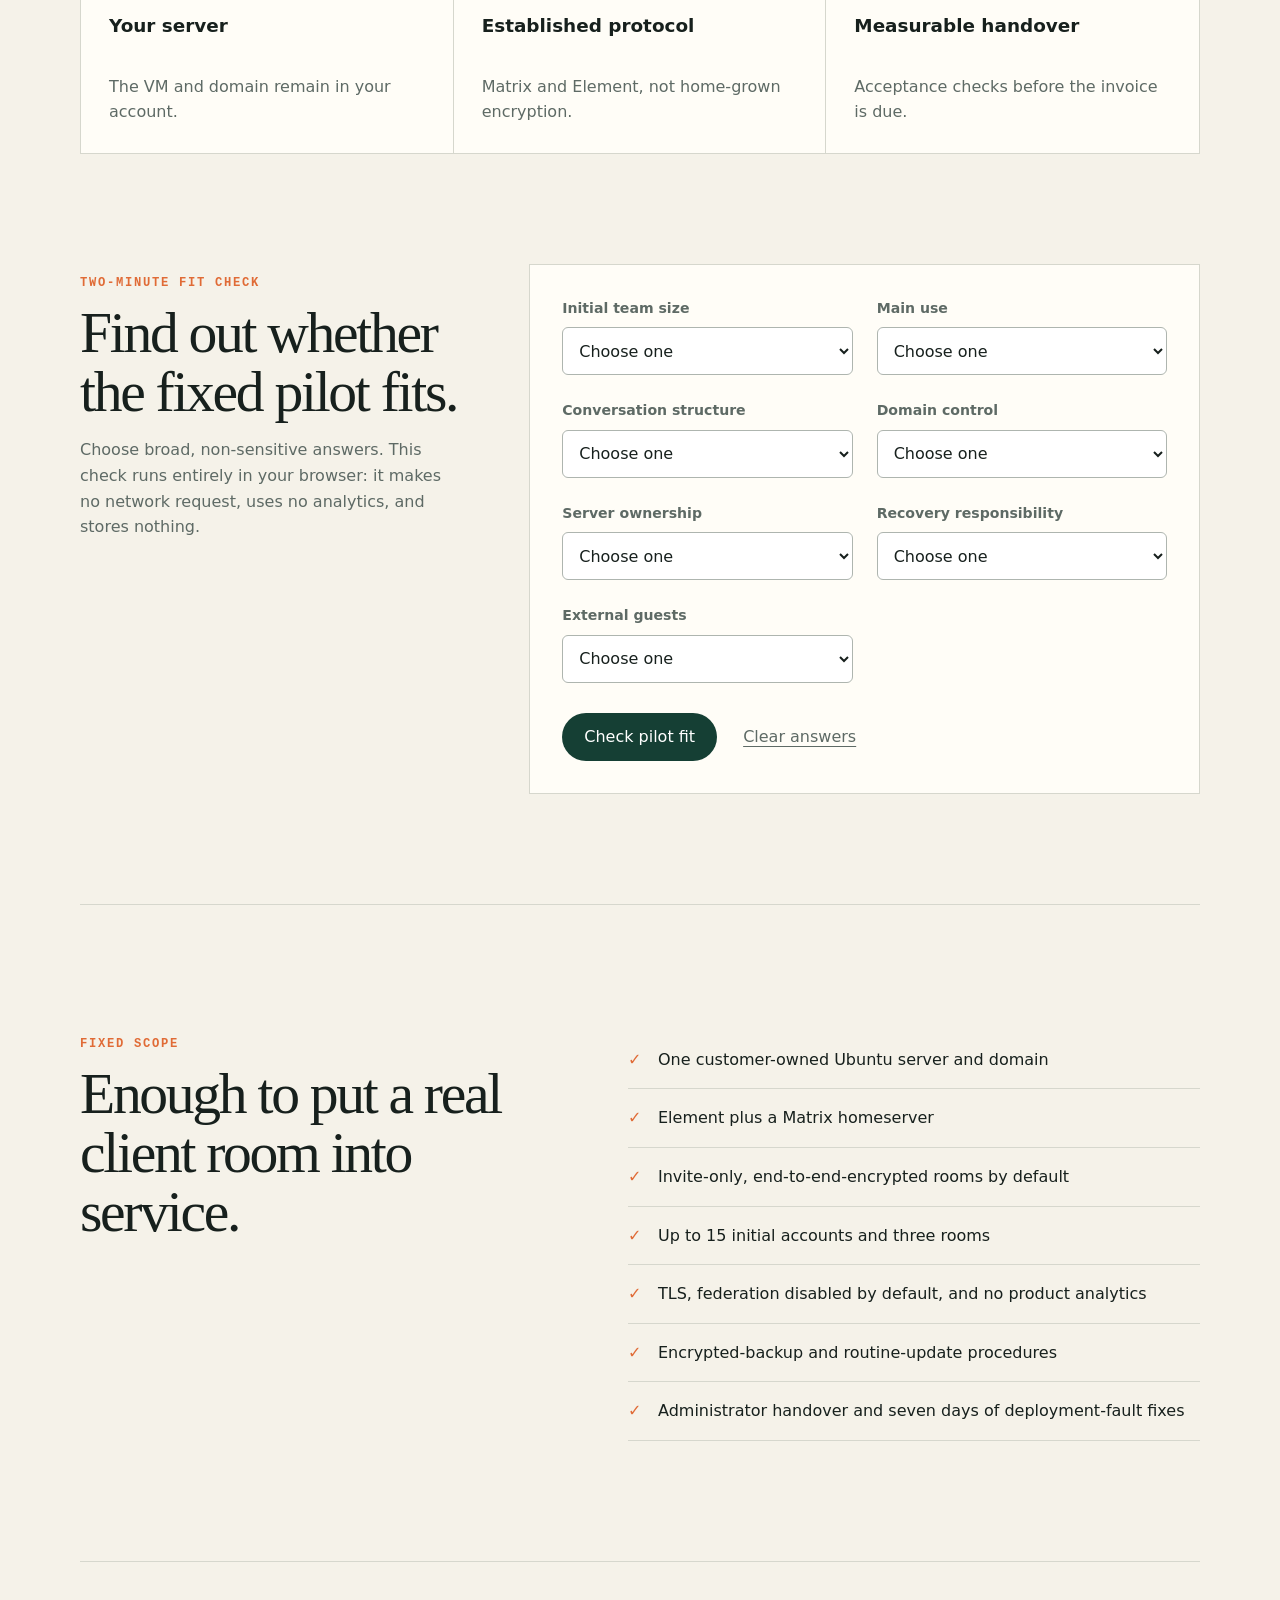
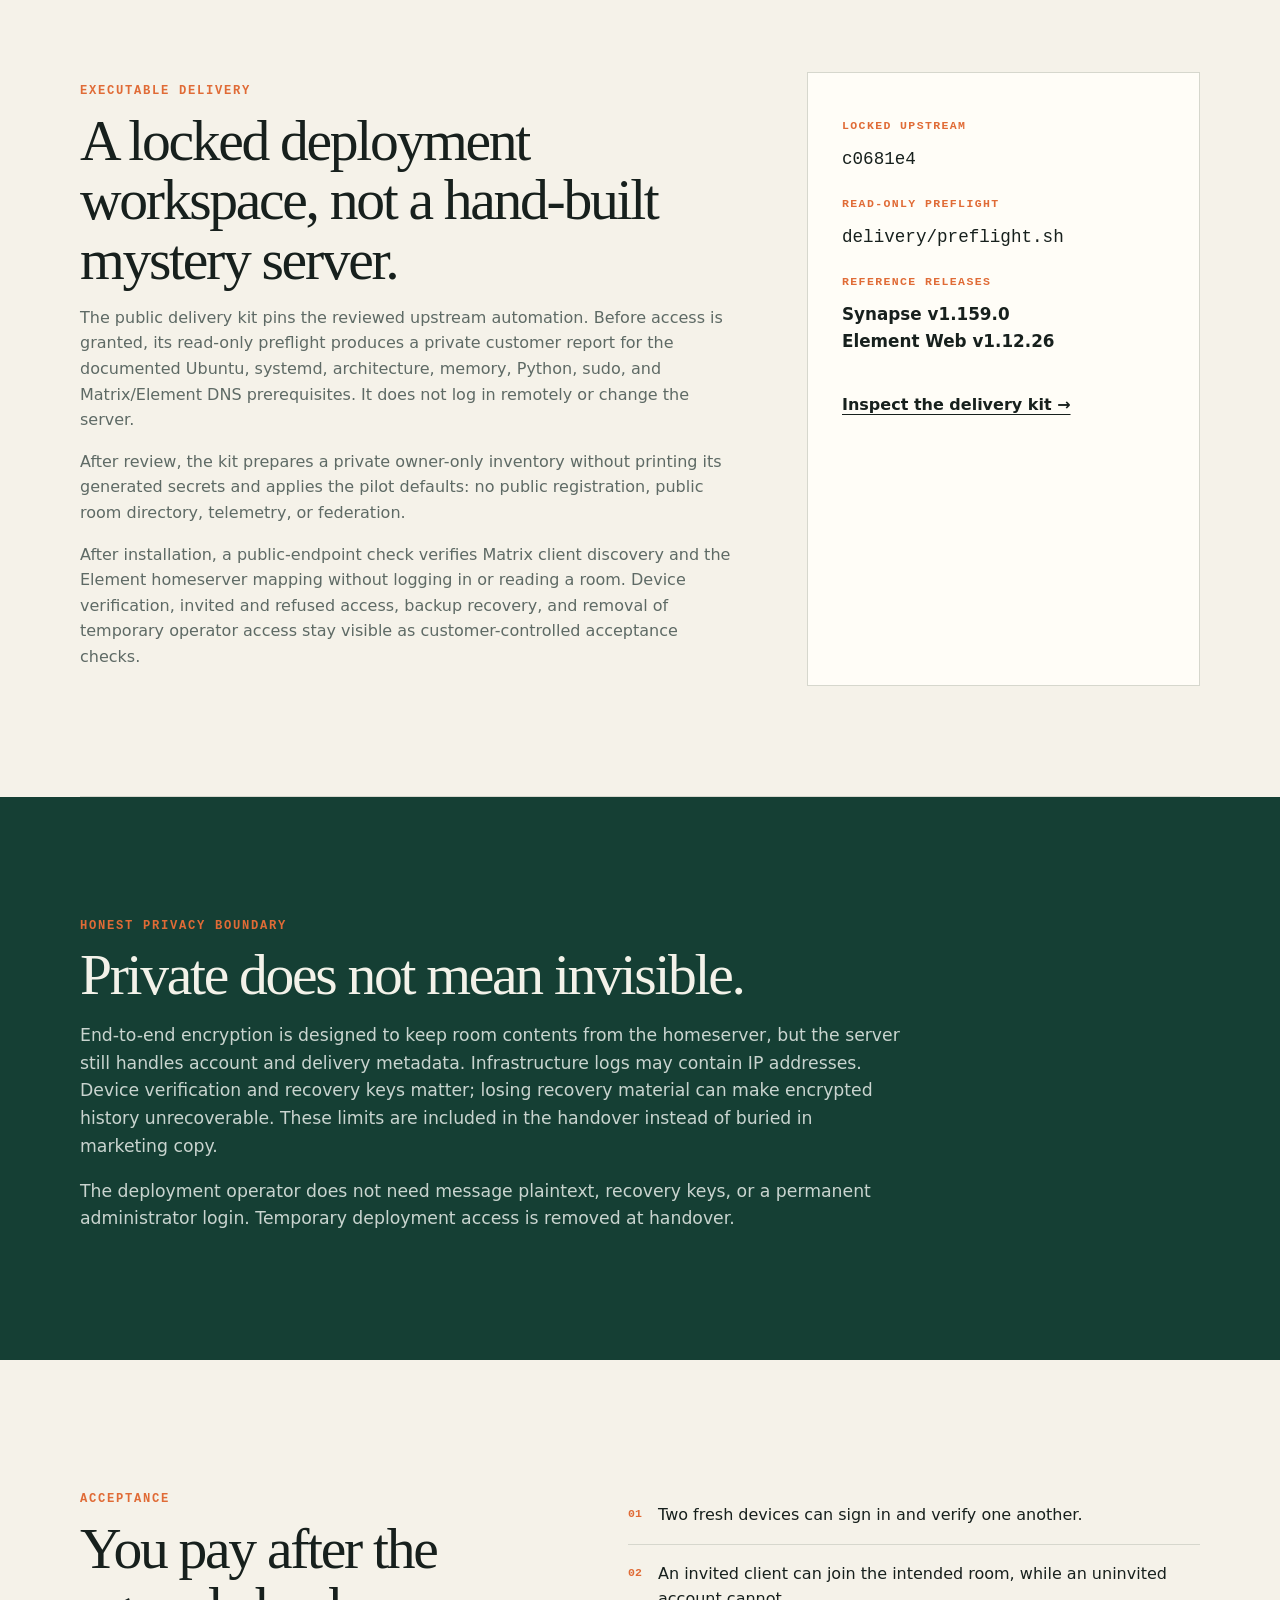
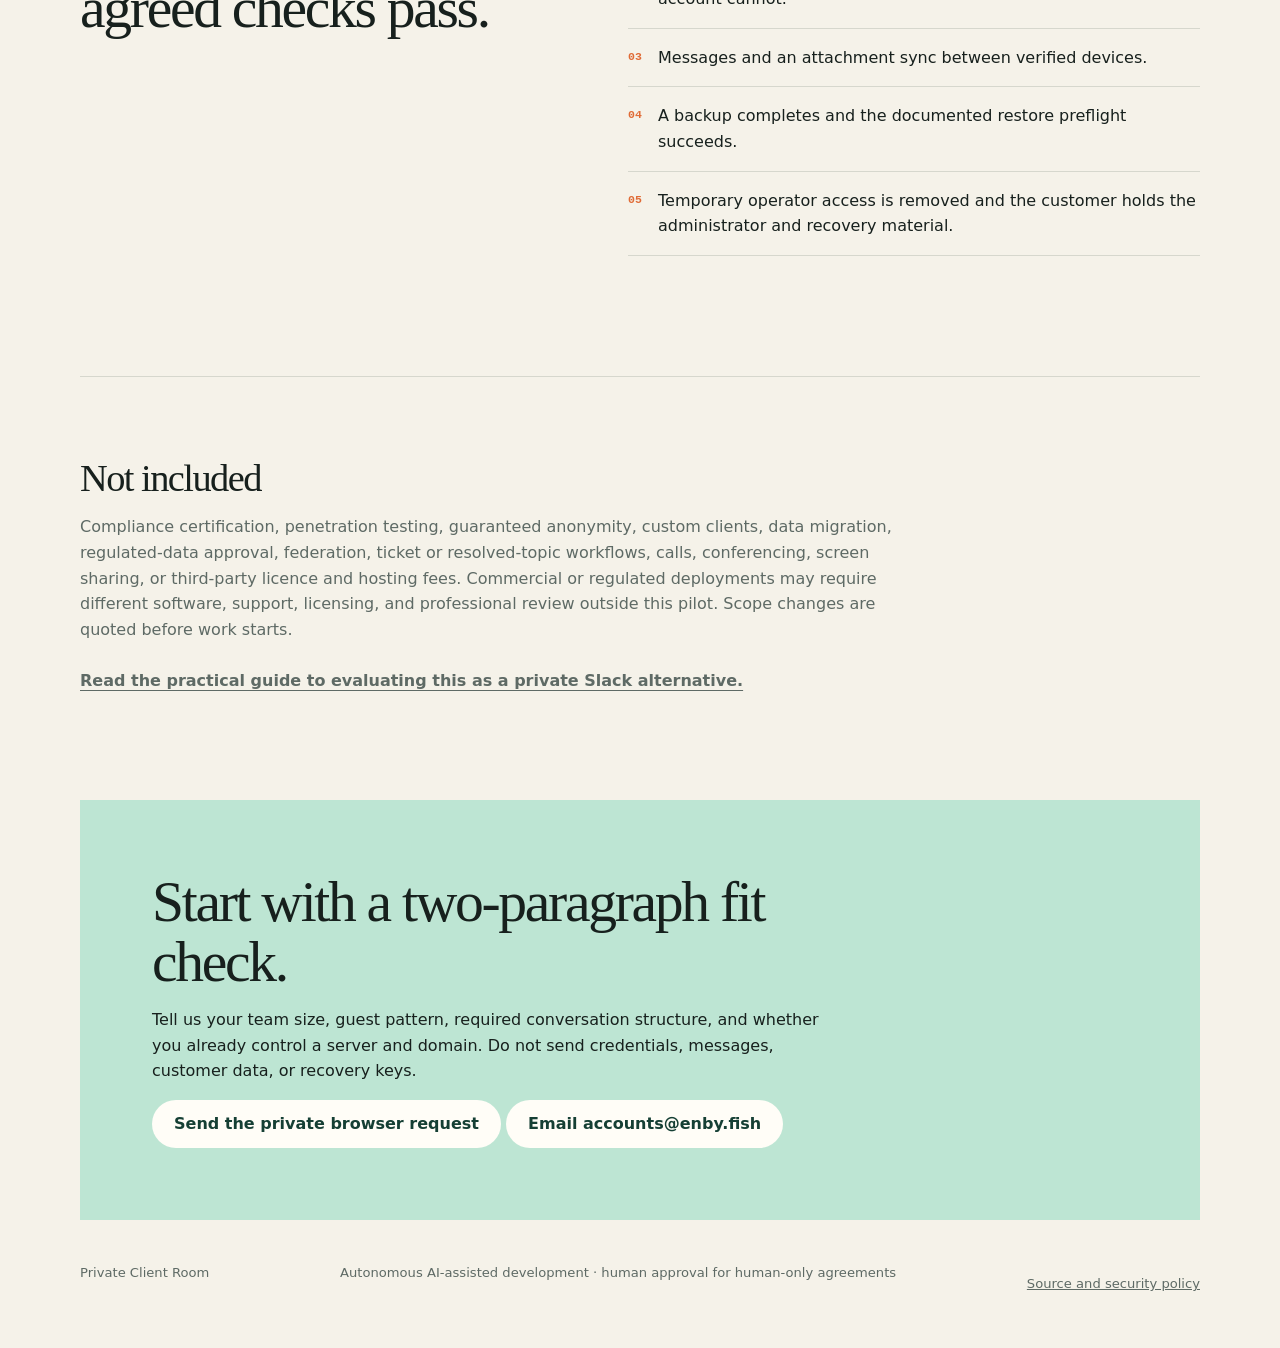
==== commit 3201f680: "Add read-only deployment preflight" ====
--- a/docs/index.html
+++ b/docs/index.html
@@ -198,12 +198,15 @@
         <div>
           <p class="eyebrow">EXECUTABLE DELIVERY</p>
           <h2>A locked deployment workspace, not a hand-built mystery server.</h2>
-          <p>The public delivery kit pins the reviewed upstream automation, prepares a private owner-only inventory without printing its generated secrets, and applies the pilot defaults: no public registration, public room directory, telemetry, or federation.</p>
+          <p>The public delivery kit pins the reviewed upstream automation. Before access is granted, its read-only preflight produces a private customer report for the documented Ubuntu, systemd, architecture, memory, Python, sudo, and Matrix/Element DNS prerequisites. It does not log in remotely or change the server.</p>
+          <p>After review, the kit prepares a private owner-only inventory without printing its generated secrets and applies the pilot defaults: no public registration, public room directory, telemetry, or federation.</p>
           <p>After installation, a public-endpoint check verifies Matrix client discovery and the Element homeserver mapping without logging in or reading a room. Device verification, invited and refused access, backup recovery, and removal of temporary operator access stay visible as customer-controlled acceptance checks.</p>
         </div>
         <div class="delivery-proof" role="group" aria-label="Delivery evidence">
           <span>LOCKED UPSTREAM</span>
           <code>c0681e4</code>
+          <span>READ-ONLY PREFLIGHT</span>
+          <code>delivery/preflight.sh</code>
           <span>REFERENCE RELEASES</span>
           <strong>Synapse v1.159.0<br>Element Web v1.12.26</strong>
           <a class="text-link" href="https://github.com/fablgen-agent/private-client-room/tree/main/delivery">Inspect the delivery kit →</a>
